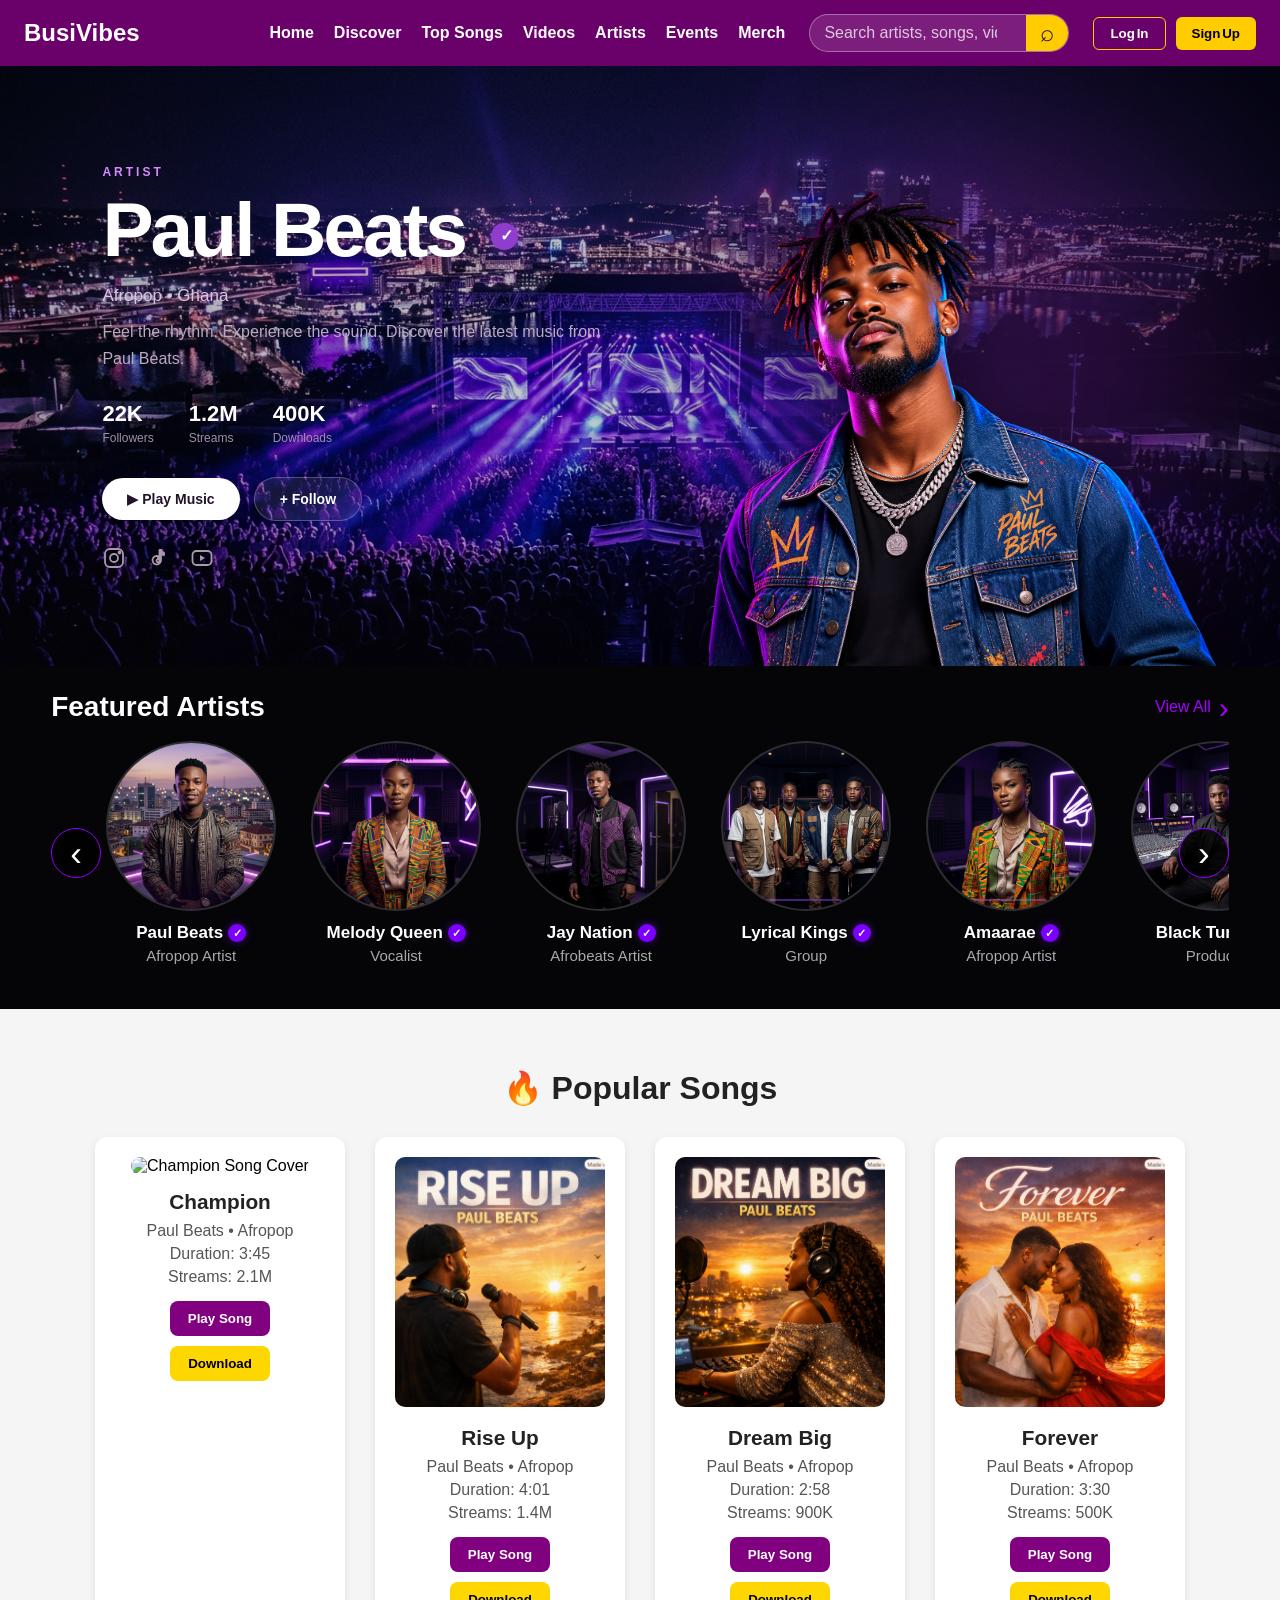
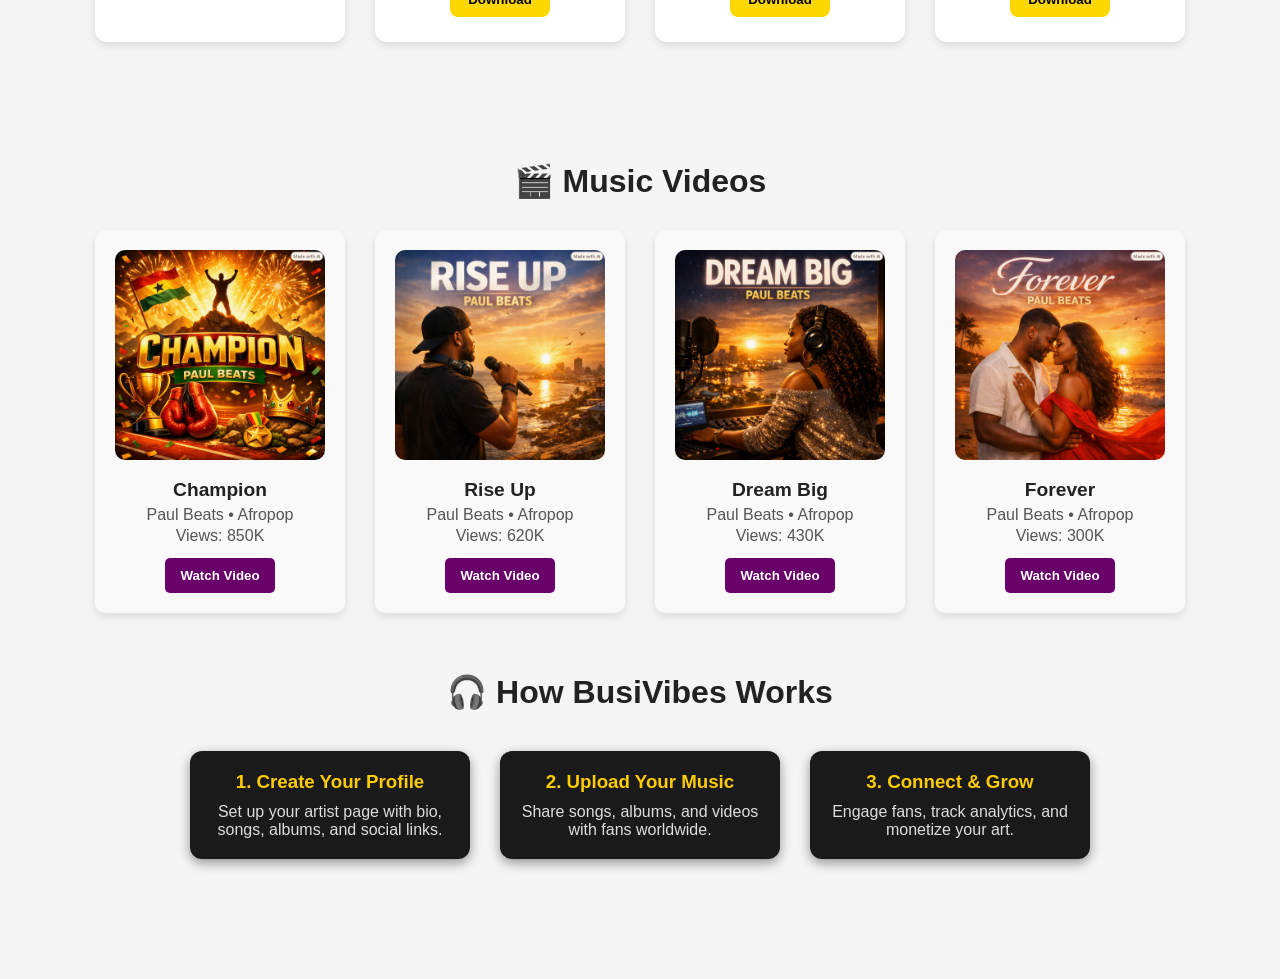
==== Frontend/index.html @ 7c06a6ae "Save current BusiVibes progress" ====
<!DOCTYPE html>
<html lang="en">

<head>

    <meta charset="UTF-8">

    <meta name="viewport"
    content="width=device-width, initial-scale=1.0">

    <title>BusiVibes</title>

    <link rel="stylesheet" href="css/style.css">

</head>

<body>

  <nav class="navbar">
  <div class="logo">BusiVibes</div>
  <ul class="nav-links">
    <li><a href="#">Home</a></li>
    <li><a href="#">Discover</a></li>
    <li><a href="#">Top Songs</a></li>
    <li><a href="#">Videos</a></li>
    <li><a href="#">Artists</a></li>
    <li><a href="#">Events</a></li>
    <li><a href="#">Merch</a></li>
  </ul>
    <form class="search-form" role="search">
        <label class="sr-only" for="site-search">Search BusiVibes</label>
        <input id="site-search" type="search" placeholder="Search artists, songs, videos" autocomplete="off">
        <button type="submit" aria-label="Search">⌕</button>
    </form>
  <div class="auth-buttons">
    <button class="login-btn">Log In</button>
    <button class="signup-btn">Sign Up</button>
  </div>

</nav>

<section class="hero">

    <!-- Background glow -->
    <div class="hero-glow"></div>

    <!-- Artist Image -->
    <div class="hero-image">
        <img src="assets/paul-beats.png" alt="Paul Beats">
    </div>

    <!-- Hero Content -->
    <div class="hero-content">

        <span class="artist-label">ARTIST</span>

        <h1>
            Paul Beats
            <span class="verified">✓</span>
        </h1>

        <p class="genre">Afropop • Ghana</p>

        <p class="hero-description">
            Feel the rhythm. Experience the sound.
            Discover the latest music from Paul Beats.
        </p>

        <div class="hero-stats">
            <div>
                <strong>22K</strong>
                <span>Followers</span>
            </div>

            <div>
                <strong>1.2M</strong>
                <span>Streams</span>
            </div>

            <div>
                <strong>400K</strong>
                <span>Downloads</span>
            </div>
        </div>

        <div class="hero-buttons">
            <a href="#songs" class="btn primary-btn">
                ▶ Play Music
            </a>

            <button class="btn follow-btn">
                + Follow
            </button>
        </div>

        <div class="social-links">
            <a href="#" aria-label="Instagram">
                <svg class="social-icon" viewBox="0 0 24 24" aria-hidden="true" focusable="false">
                    <rect x="3" y="3" width="18" height="18" rx="5"></rect>
                    <circle cx="12" cy="12" r="4"></circle>
                    <circle cx="17.5" cy="6.5" r="1"></circle>
                </svg>
                <span class="sr-only">Instagram</span>
            </a>
            <a href="#" aria-label="TikTok">
                <svg class="social-icon" viewBox="0 0 24 24" aria-hidden="true" focusable="false">
                    <path d="M15 4v10.25a4.25 4.25 0 1 1-3-4.07v3.08a1.5 1.5 0 1 0 1.5 1.42V4H15Z"></path>
                    <path d="M15 4c.35 1.7 1.35 2.75 3 3v2c-1.15-.08-2.15-.43-3-1.05V4Z"></path>
                </svg>
                <span class="sr-only">TikTok</span>
            </a>
            <a href="#" aria-label="YouTube">
                <svg class="social-icon" viewBox="0 0 24 24" aria-hidden="true" focusable="false">
                    <rect x="2.5" y="5" width="19" height="14" rx="4"></rect>
                    <path class="social-icon-fill" d="m10 9 5 3-5 3V9Z"></path>
                </svg>
                <span class="sr-only">YouTube</span>
            </a>
        </div>

    </div>

</section>
<!-- FEATURED ARTISTS -->

<section id="featured-artists" class="featured-artists">
    <div class="featured-header">
        <h2>Featured Artists</h2>
        <a href="#" class="view-all-artists">View All <span>›</span></a>
    </div>

    <div class="artists-slider">
        <button class="artist-arrow artist-prev" type="button" aria-label="Previous artists">‹</button>

        <div class="artists-container">
            <div class="featured-artist">
                <div class="artist-circle">
                    <img src="assets/images/artists1.jpg" alt="Paul Beats">
                </div>
                <h3>Paul Beats <span class="verified-badge">✓</span></h3>
                <p>Afropop Artist</p>
            </div>

            <div class="featured-artist">
                <div class="artist-circle">
                    <img src="assets/images/artists2.jpg" alt="Decartella">
                </div>
                <h3>Melody Queen <span class="verified-badge">✓</span></h3>
                <p>Vocalist</p>
            </div>

            <div class="featured-artist">
                <div class="artist-circle">
                    <img src="assets/images/artists3.jpg" alt="Kofi Jamar">
                </div>
                <h3>Jay Nation  <span class="verified-badge">✓</span></h3>
                <p>Afrobeats Artist</p>
            </div>

            <div class="featured-artist">
                <div class="artist-circle">
                    <img src="assets/images/artists4.jpg" alt="Lyrical Kings">
                </div>
                <h3>Lyrical Kings <span class="verified-badge">✓</span></h3>
                <p>Group</p>
            </div>

            <div class="featured-artist">
                <div class="artist-circle">
                    <img src="assets/images/artists5.jpg" alt="Amaarae">
                </div>
                <h3>Amaarae <span class="verified-badge">✓</span></h3>
                <p>Afropop Artist</p>
            </div>

            <div class="featured-artist">
                <div class="artist-circle">
                    <img src="assets/images/artists6.jpg" alt="Black Tunez">
                </div>
                <h3>Black Tunez <span class="verified-badge">✓</span></h3>
                <p>Producer</p>
            </div>
        </div>

        <button class="artist-arrow artist-next" type="button" aria-label="Next artists">›</button>
    </div>
</section>

<!-- POPULAR SONGS -->

<section id="popular-songs" class="popular-songs">

    <h2>🔥 Popular Songs</h2>

    <div class="songs-container">

        <!-- SONG 1 -->

        <div class="song-card">

            <img src="assets/song-cover/champion.png"
            alt="Champion Song Cover">

            <h3>Champion</h3>

            <p>Paul Beats • Afropop</p>

            <p>Duration: 3:45</p>

            <p>Streams: 2.1M</p>

            <button class="play-btn">
                Play Song
            </button>

            <button class="download-btn">
                Download
            </button>

        </div>


        <!-- SONG 2 -->

        <div class="song-card">

            <img src="assets/song-cover/Rise Up.png"
            alt="Rise Up Song Cover">

            <h3>Rise Up</h3>

            <p>Paul Beats • Afropop</p>

            <p>Duration: 4:01</p>

            <p>Streams: 1.4M</p>

            <button class="play-btn">
                Play Song
            </button>

            <button class="download-btn">
                Download
            </button>

        </div>


        <!-- SONG 3 -->

        <div class="song-card">

            <img src="assets/song-cover/Dream Big.png"
            alt="Dream Big Song Cover">

            <h3>Dream Big</h3>

            <p>Paul Beats • Afropop</p>

            <p>Duration: 2:58</p>

            <p>Streams: 900K</p>

            <button class="play-btn">
                Play Song
            </button>

            <button class="download-btn">
                Download
            </button>

        </div>


        <!-- SONG 4 -->

        <div class="song-card">

            <img src="assets/song-cover/Forever.png"
            alt="Forever Song Cover">

            <h3>Forever</h3>

            <p>Paul Beats • Afropop</p>

            <p>Duration: 3:30</p>

            <p>Streams: 500K</p>

            <button class="play-btn">
                Play Song
            </button>

            <button class="download-btn">
                Download
            </button>

        </div>

    </div>

</section>

<!-- MUSIC VIDEOS -->

<section id="music-videos" class="music-videos">

    <h2>🎬 Music Videos</h2>

    <div class="videos-container">

        <!-- VIDEO 1 -->

        <div class="video-card">

            <img src="assets/video-thumbnails/Champion.png"
            alt="Champion Music Video">

            <h3>Champion</h3>

            <p>Paul Beats • Afropop</p>

            <p>Views: 850K</p>

            <button class="watch-btn" onclick="playVideo('assets/music-videos/Champion.mp4')">
  Watch Video
</button>


        </div>


        <!-- VIDEO 2 -->

        <div class="video-card">

            <img src="assets/video-thumbnails/Rise Up.png"
            alt="Rise Up Music Video">

            <h3>Rise Up</h3>

            <p>Paul Beats • Afropop</p>

            <p>Views: 620K</p>

            <button class="watch-btn" onclick="playVideo('assets/music-videos/Rise Up.mp4')">
  Watch Video
</button>


        </div>


        <!-- VIDEO 3 -->

        <div class="video-card">

            <img src="assets/video-thumbnails/Dream Big.png"
            alt="Dream Big Music Video">

            <h3>Dream Big</h3>

            <p>Paul Beats • Afropop</p>

            <p>Views: 430K</p>

            <button class="watch-btn" onclick="playVideo('assets/music-videos/Dream Big.mp4')">
  Watch Video
</button>


        </div>

        <div class="video-card">

            <img src="assets/video-thumbnails/Forever.png"
            alt="Forever Music Video">

            <h3>Forever</h3>

            <p>Paul Beats • Afropop</p>

            <p>Views: 300K</p>
<button class="watch-btn" onclick="playVideo('assets/music-videos/Forever.mp4')">
  Watch Video
</button>


        </div>

    </div>

    <section class="how-it-works">
  <h2>🎧 How BusiVibes Works</h2>
  <div class="steps">

    <div class="step">
      <h3>1. Create Your Profile</h3>
      <p>Set up your artist page with bio, songs, albums, and social links.</p>
    </div>

    <div class="step">
      <h3>2. Upload Your Music</h3>
      <p>Share songs, albums, and videos with fans worldwide.</p>
    </div>

    <div class="step">
      <h3>3. Connect & Grow</h3>
      <p>Engage fans, track analytics, and monetize your art.</p>
    </div>

  </div>
</section>

</body>
<script src="script.js"></script>

</html>
---- Frontend/css/style.css ----
*{
    margin: 0;
    padding: 0;
    box-sizing: border-box;
}

body{
    font-family: Arial, sans-serif;
    background-color: #f5f5f5;
}

/* NAVIGATION BAR */

.navbar {
  display: flex;
  align-items: center;
  gap: 24px;
  padding: 14px 24px;
  background-color: #6a006a;
}

.logo {
  color: #fff;
  font-size: 1.5rem;
  font-weight: bold;
  white-space: nowrap;
}

.search-form {
  display: flex;
  flex: 0 1 260px;
  min-width: 180px;
  height: 38px;
  overflow: hidden;
  border: 1px solid rgba(255, 255, 255, 0.35);
  border-radius: 20px;
  background: rgba(255, 255, 255, 0.12);
}

.search-form input {
  width: 100%;
  min-width: 0;
  padding: 0 14px;
  border: none;
  outline: none;
  background: transparent;
  color: #fff;
  font: inherit;
}

.search-form input::placeholder {
  color: rgba(255, 255, 255, 0.75);
}

.search-form button {
  width: 42px;
  flex-shrink: 0;
  border: none;
  background: #ffcc00;
  color: #2d123d;
  font-size: 24px;
  cursor: pointer;
}

.search-form button:hover {
  background: #ffaa00;
}

nav ul {
  list-style: none;
  display: flex;
  flex: 1;
  flex-wrap: wrap;
  justify-content: flex-end;
  gap: 20px;
  background-color: transparent;
  padding: 0;
}

nav ul li a {
  color: #fff;
  text-decoration: none;
  font-weight: 600;
  transition: color 0.3s ease;
}

nav ul li a:hover {
  color: #ffcc00;
}


/* =================================
   FEATURED ARTISTS
================================= */

.featured-artists {
    position: relative;
    background: #050507;
    color: white;
    padding: 25px 4% 45px;
    overflow: hidden;
}

.featured-header {
    display: flex;
    justify-content: space-between;
    align-items: center;
    margin-bottom: 18px;
}

.featured-header h2 {
    margin: 0;
    font-size: 28px;
    font-weight: 700;
    color: #ffffff;
}

.view-all-artists {
    display: flex;
    align-items: center;
    gap: 8px;
    color: #a500ff;
    text-decoration: none;
    font-size: 16px;
    font-weight: 500;
    transition: 0.3s ease;
}

.view-all-artists span {
    font-size: 30px;
    line-height: 15px;
}

.view-all-artists:hover {
    color: #c45cff;
}

.artists-slider {
    position: relative;
    display: flex;
    align-items: center;
}

.artists-container {
    display: flex;
    justify-content: space-between;
    align-items: flex-start;
    width: 100%;
    gap: 35px;
    padding: 0 55px;
    overflow: hidden;
}

.featured-artist {
    flex: 0 0 170px;
    text-align: center;
    cursor: pointer;
    transition: transform 0.3s ease;
}

.featured-artist:hover {
    transform: translateY(-5px);
}

.artist-circle {
    width: 170px;
    height: 170px;
    border-radius: 50%;
    padding: 2px;
    background: #2d2d32;
    overflow: hidden;
    transition: transform 0.3s ease, border-color 0.3s ease;
}

.artist-circle img {
    width: 100%;
    height: 100%;
    object-fit: cover;
    display: block;
    border-radius: 50%;
}

.featured-artist:hover .artist-circle {
    transform: scale(1.04);
    box-shadow: 0 0 25px rgba(140, 0, 255, 0.35);
}

.featured-artist h3 {
    display: flex;
    align-items: center;
    justify-content: center;
    gap: 5px;
    margin: 12px 0 4px;
    color: white;
    font-size: 17px;
    font-weight: 700;
    white-space: nowrap;
}

.verified-badge {
    display: inline-flex;
    align-items: center;
    justify-content: center;
    width: 18px;
    height: 18px;
    border-radius: 50%;
    background: #7b00ff;
    color: white;
    font-size: 11px;
    font-weight: 900;
    box-shadow: 0 0 8px rgba(123, 0, 255, 0.5);
}

.featured-artist p {
    margin: 0;
    color: #aaa8ad;
    font-size: 15px;
    font-weight: 400;
}

.artist-arrow {
    position: absolute;
    z-index: 5;
    display: flex;
    align-items: center;
    justify-content: center;
    width: 50px;
    height: 50px;
    border-radius: 50%;
    border: 1px solid #9200ff;
    background: rgba(0, 0, 0, 0.75);
    color: white;
    font-size: 35px;
    line-height: 1;
    cursor: pointer;
    transition: 0.3s ease;
}

.artist-arrow:hover {
    background: #7b00ff;
    border-color: #7b00ff;
    box-shadow: 0 0 20px rgba(123, 0, 255, 0.5);
}

.artist-prev {
    left: 0;
}

.artist-next {
    right: 0;
}

@media (max-width: 1100px) {
    .artists-container {
        gap: 25px;
    }

    .featured-artist {
        flex: 0 0 145px;
    }

    .artist-circle {
        width: 145px;
        height: 145px;
    }
}

@media (max-width: 700px) {
    .featured-artists {
        padding: 25px 20px 40px;
    }

    .featured-header h2 {
        font-size: 24px;
    }

    .view-all-artists {
        font-size: 14px;
    }

    .artists-container {
        justify-content: flex-start;
        gap: 25px;
        padding: 0 35px;
        overflow-x: auto;
        scrollbar-width: none;
    }

    .artists-container::-webkit-scrollbar {
        display: none;
    }

    .featured-artist {
        flex: 0 0 125px;
    }

    .artist-circle {
        width: 125px;
        height: 125px;
    }

    .featured-artist h3 {
        font-size: 14px;
    }

    .featured-artist p {
        font-size: 13px;
    }

    .verified-badge {
        width: 16px;
        height: 16px;
        font-size: 9px;
    }

    .artist-arrow {
        width: 38px;
        height: 38px;
        font-size: 27px;
    }
}

@media (max-width: 450px) {
    .featured-header {
        margin-bottom: 20px;
    }

    .featured-header h2 {
        font-size: 21px;
    }

    .featured-artist {
        flex: 0 0 110px;
    }

    .artist-circle {
        width: 110px;
        height: 110px;
    }

    .artist-arrow {
        width: 34px;
        height: 34px;
        font-size: 24px;
    }
}
/* =========================
   POPULAR SONGS
========================= */

.popular-songs {
    text-align: center;
    padding: 60px 20px;
    background-color: #f5f5f5;
}

.popular-songs h2 {
    font-size: 2rem;
    color: #222;
    margin-bottom: 30px;
}

/* SONG CONTAINER */

.songs-container {
    display: flex;
    flex-wrap: wrap;
    justify-content: center;
    gap: 30px;
}

/* SONG CARD */

.song-card {
    background-color: white;
    width: 250px;
    padding: 20px;
    border-radius: 12px;
    box-shadow: 0 4px 8px rgba(0,0,0,0.1);
    transition: transform 0.3s ease,
                box-shadow 0.3s ease;
}

.song-card:hover {
    transform: translateY(-5px);
    box-shadow: 0 8px 16px rgba(0,0,0,0.15);
}

/* SONG COVER */

.song-card img {
    width: 100%;
    height: 250px;
    object-fit: cover;
    border-radius: 10px;
    margin-bottom: 15px;
}

/* SONG TITLE */

.song-card h3 {
    font-size: 1.3rem;
    color: #222;
    margin-bottom: 8px;
}

/* SONG INFORMATION */

.song-card p {
    color: #555;
    margin: 5px 0;
}

/* PLAY BUTTON */

.play-btn {
    background-color: purple;
    color: white;
    border: none;
    padding: 10px 18px;
    margin: 10px 4px 5px;
    border-radius: 8px;
    cursor: pointer;
    font-weight: bold;
}

/* DOWNLOAD BUTTON */

.download-btn {
    background-color: gold;
    color: black;
    border: none;
    padding: 10px 18px;
    margin: 5px 4px;
    border-radius: 8px;
    cursor: pointer;
    font-weight: bold;
}

/* BUTTON HOVER */

.play-btn:hover {
    background-color: #6a006a;
    transform: scale(1.05);
    transition: 0.3s ease;
}

.download-btn:hover {
    background-color: #e6b800;
    transform: scale(1.05);
    transition: 0.3s ease;
}

/* MOBILE */

@media (max-width: 768px) {

    .songs-container {
        flex-direction: column;
        align-items: center;
    }

    .song-card {
        width: 90%;
        max-width: 350px;
    }

}
/* MUSIC VIDEOS SECTION */
.music-videos {
  text-align: center;
  padding: 60px 20px;
  background-color: #f5f5f5;
}

.music-videos h2 {
  font-size: 2rem;
  color: #222;
  margin-bottom: 30px;
  font-weight: bold;
}

/* VIDEO CARD CONTAINER */
.videos-container {
  display: flex;
  flex-wrap: wrap;
  justify-content: center;
  gap: 30px;
}

/* INDIVIDUAL VIDEO CARD */
.video-card {
  background-color: #f9f9f9;
  border-radius: 10px;
  box-shadow: 0 4px 8px rgba(0,0,0,0.1);
  width: 250px;
  padding: 20px;
  transition: transform 0.3s ease, box-shadow 0.3s ease;
}

.video-card:hover {
  transform: translateY(-5px);
  box-shadow: 0 6px 12px rgba(0,0,0,0.15);
}

/* VIDEO THUMBNAIL */
.video-card img {
  width: 100%;
  height: auto;
  border-radius: 10px;
  margin-bottom: 15px;
}

/* VIDEO TEXT */
.video-card h3 {
  color: #222;
  font-size: 1.2rem;
  margin-bottom: 5px;
}

.video-card p {
  color: #555;
  margin: 3px 0;
}

/* WATCH BUTTON */
.watch-btn {
  background-color: #6a006a;
  color: white;
  border: none;
  padding: 10px 15px;
  margin-top: 10px;
  cursor: pointer;
  border-radius: 5px;
  font-weight: bold;
  transition: background-color 0.3s ease, transform 0.3s ease;
}

.watch-btn:hover {
  background-color: #4b004b;
  transform: scale(1.05);
}
.video-modal {
  position: fixed;
  top: 0;
  left: 0;
  width: 100%;
  height: 100%;
  background-color: rgba(0,0,0,0.8);
  display: flex;
  align-items: center;
  justify-content: center;
  z-index: 1000;
  animation: fadeIn 0.4s ease;
}

.video-modal video {
  max-width: 90%;
  max-height: 85vh;
}

@keyframes fadeIn {
  from { opacity: 0; }
  to { opacity: 1; }
}
/* Center and elevate the dashboard */
.artist-dashboard {
  max-width: 900px;
  margin: 60px auto;
  padding: 30px;
  background: #0d0d0d;
  color: #fff;
  border-radius: 12px;
  box-shadow: 0 6px 20px rgba(0,0,0,0.5);
}

/* Headings */
.artist-dashboard h2 {
  text-align: center;
  font-size: 2rem;
  color: #ffcc00;
  margin-bottom: 25px;
}

/* Profile section */
.profile-section {
  display: flex;
  align-items: center;
  justify-content: space-between;
  background: #1a1a1a;
  padding: 15px 20px;
  border-radius: 8px;
  margin-bottom: 25px;
}

.profile-section img {
  width: 90px;
  height: 90px;
  border-radius: 50%;
  border: 3px solid #ffcc00;
}

.profile-section button {
  background: #ffcc00;
  color: #000;
  font-weight: bold;
  border: none;
  border-radius: 6px;
  padding: 8px 16px;
  cursor: pointer;
}

.profile-section button:hover {
  background: #ffaa00;
}

/* Upload sections */
.upload-section {
  background: #1a1a1a;
  padding: 20px;
  border-radius: 8px;
  margin-bottom: 25px;
}

.upload-section h3 {
  color: #ffcc00;
  margin-bottom: 10px;
}

.upload-section input[type="file"],
.upload-section input[type="text"] {
  width: 100%;
  padding: 10px;
  margin-bottom: 10px;
  border-radius: 6px;
  border: none;
}

.upload-section button {
  background: #28a745;
  color: #fff;
  font-weight: bold;
  border: none;
  border-radius: 6px;
  padding: 10px 18px;
  cursor: pointer;
}

.upload-section button:hover {
  background: #218838;
}

/* Analytics section */
.analytics-section {
  background: #1a1a1a;
  padding: 20px;
  border-radius: 8px;
}

.analytics-section h3 {
  color: #ffcc00;
  margin-bottom: 10px;
}

.analytics-section p {
  font-size: 1.1rem;
  margin: 5px 0;
}
.how-it-works {
  text-align: center;
  margin: 60px auto;
  max-width: 1000px;
  background-color: #f5f5f5;
}

.how-it-works h2 {
  font-size: 2rem;
  color: #222;
  margin-bottom: 40px;
}

.steps {
  display: flex;
  flex-wrap: wrap;
  justify-content: center;
  gap: 30px;
}

.step {
  background: #1a1a1a;
  color: #fff;
  border-radius: 12px;
  padding: 20px;
  width: 280px;
  box-shadow: 0 4px 12px rgba(0,0,0,0.4);
  transition: transform 0.3s ease;
}

.step:hover {
  transform: translateY(-5px);
}

.step img {
  width: 60px;
  margin-bottom: 15px;
}

.step h3 {
  color: #ffcc00;
  margin-bottom: 10px;
}

.step p {
  font-size: 1rem;
  color: #ddd;
}
/* Responsive layout for smaller screens */
@media (max-width: 768px) {
  .profile-section {
    flex-direction: column;
    text-align: center;
  }

  .steps {
    flex-direction: column;
    align-items: center;
  }

  .step {
    width: 90%;
    margin-bottom: 20px;
  }
}

/* Extra small screens (phones) */
@media (max-width: 480px) {
  .how-it-works h2 {
    font-size: 1.5rem;
  }

  .step h3 {
    font-size: 1.1rem;
  }

  .step p {
    font-size: 0.9rem;
  }

  .step img {
    width: 50px;
  }
}
.auth-buttons {
  display: flex;
  gap: 10px;
  flex-shrink: 0;
}

.login-btn,
.signup-btn {
  padding: 8px 16px;
  border: none;
  border-radius: 6px;
  font-weight: bold;
  cursor: pointer;
  transition: background 0.3s ease;
}

.login-btn {
  background: transparent;
  color: #fff;
  border: 1px solid #ffcc00;
}

.login-btn:hover {
  background: #ffcc00;
  color: #000;
}

.signup-btn {
  background: #ffcc00;
  color: #000;
}

.signup-btn:hover {
  background: #ffaa00;
}

@media (max-width: 900px) {
  .navbar {
    flex-wrap: wrap;
    justify-content: center;
  }

  .search-form {
    order: 2;
    flex: 1 1 240px;
  }

  .auth-buttons {
    order: 4;
  }

  nav ul {
    flex: 1 1 100%;
    justify-content: center;
    order: 3;
  }
}
/* =========================
   PAUL BEATS HERO BANNER
========================= */

.hero {
    position: relative;
    min-height: 600px;
    width: 100%;
    display: flex;
    align-items: center;
    overflow: hidden;

    background-image:
      linear-gradient(
        90deg,
        rgba(5, 3, 18, 0.35) 0%,
        rgba(5, 3, 18, 0.20) 45%,
        rgba(5, 3, 18, 0.65) 100%
      ),
      url("../assets/images/concert-background.jpg");

    background-size: cover;
    background-position: center;

    color: white;
    padding: 40px 8%;
    isolation: isolate;
}


/* =========================
   BACKGROUND GLOW
========================= */

.hero-glow {
    position: absolute;
    width: 500px;
    height: 500px;

    right: 5%;
    top: 50%;

    transform: translateY(-50%);

    background: rgba(155, 45, 210, 0.25);

    filter: blur(100px);
    border-radius: 50%;

    z-index: -1;
}


/* =========================
   HERO CONTENT
========================= */

.hero-content {
    position: relative;
    z-index: 3;

    width: 55%;
    max-width: 650px;
}


/* Artist label */

.artist-label {
    display: inline-block;

    font-size: 12px;
    font-weight: 700;
    letter-spacing: 3px;

    color: #d58aff;

    margin-bottom: 12px;
}


/* Artist name */

.hero h1 {
    margin: 0;

    font-size: clamp(48px, 6vw, 82px);
    line-height: 1;

    font-weight: 800;
    letter-spacing: -3px;
}


/* Verified badge */

.verified {
    display: inline-flex;

    align-items: center;
    justify-content: center;

    width: 27px;
    height: 27px;

    margin-left: 8px;

    background: #8e3dcc;
    color: white;

    border-radius: 50%;

    font-size: 16px;
    vertical-align: middle;

    box-shadow: 0 0 15px rgba(155, 60, 220, 0.7);
}


/* Genre */

.genre {
    margin: 18px 0 12px;

    color: #d9c5e2;

    font-size: 17px;
    font-weight: 500;
}


/* Description */

.hero-description {
    max-width: 500px;

    color: #b9aabd;

    font-size: 16px;
    line-height: 1.7;

    margin-bottom: 28px;
}


/* =========================
   STATS
========================= */

.hero-stats {
    display: flex;
    gap: 35px;

    margin-bottom: 32px;
}

.hero-stats div {
    display: flex;
    flex-direction: column;
}

.hero-stats strong {
    font-size: 22px;
    color: white;
}

.hero-stats span {
    margin-top: 4px;

    font-size: 12px;
    color: #9f91a5;
}


/* =========================
   BUTTONS
========================= */

.hero-buttons {
    display: flex;
    align-items: center;
    gap: 14px;

    margin-bottom: 25px;
}

.btn {
    display: inline-flex;

    align-items: center;
    justify-content: center;

    padding: 13px 25px;

    border-radius: 30px;

    text-decoration: none;

    font-size: 14px;
    font-weight: 700;

    cursor: pointer;

    transition: 0.3s ease;
}


/* Play button */

.primary-btn {
    background: white;
    color: #241329;

    box-shadow: 0 8px 25px rgba(0, 0, 0, 0.25);
}

.primary-btn:hover {
    transform: translateY(-3px);
    box-shadow: 0 12px 30px rgba(255, 255, 255, 0.2);
}


/* Follow button */

.follow-btn {
    background: rgba(255, 255, 255, 0.08);

    color: white;

    border: 1px solid rgba(255, 255, 255, 0.25);
}

.follow-btn:hover {
    background: rgba(255, 255, 255, 0.15);

    transform: translateY(-3px);
}


/* =========================
   SOCIAL LINKS
========================= */

.social-links {
    display: flex;
    gap: 20px;
}

.social-links a {
  display: inline-flex;
  align-items: center;
  justify-content: center;
    color: #a99aaa;

    text-decoration: none;

    transition: 0.3s ease;
}

.social-icon {
  width: 24px;
  height: 24px;
  fill: none;
  stroke: currentColor;
  stroke-width: 1.8;
  stroke-linecap: round;
  stroke-linejoin: round;
}

.social-icon-fill {
  fill: currentColor;
  stroke: none;
}

.sr-only {
  position: absolute;
  width: 1px;
  height: 1px;
  padding: 0;
  margin: -1px;
  overflow: hidden;
  clip: rect(0, 0, 0, 0);
  white-space: nowrap;
  border: 0;
}

.social-links a:hover {
    color: white;
}


/* =========================
   ARTIST IMAGE
========================= */

.hero-image {
    position: absolute;

    right: 4%;
    bottom: 0;

    width: min(520px, 45vw);

    z-index: 2;

    display: flex;
    justify-content: center;
    align-items: flex-end;
}

.hero-image img {
    display: block;

    width: 100%;
    height: auto;

    max-height: 600px;

    object-fit: contain;

    filter:
        drop-shadow(0 20px 35px rgba(0, 0, 0, 0.5));

    transition: transform 0.5s ease;
}


/* Image hover */

.hero:hover .hero-image img {
    transform: scale(1.02);
}


/* =========================
   TABLET
========================= */

@media (max-width: 900px) {

    .hero {
        min-height: 560px;
        padding: 60px 6%;
    }

    .hero-content {
        width: 60%;
    }

    .hero-image {
        width: 48vw;
        right: -3%;
    }

    .hero h1 {
        font-size: clamp(42px, 7vw, 65px);
    }

}


/* =========================
   MOBILE
========================= */

@media (max-width: 650px) {

    .hero {
        min-height: auto;

        padding:
            55px 25px
            0;

        display: flex;
        flex-direction: column;

        align-items: center;

        text-align: center;
    }

    .hero-content {
        width: 100%;
        max-width: 500px;
    }

    .hero h1 {
        font-size: 48px;
        letter-spacing: -2px;
    }

    .genre {
        font-size: 15px;
    }

    .hero-description {
        font-size: 14px;
        line-height: 1.6;
        margin-left: auto;
        margin-right: auto;
    }

    .hero-stats {
        justify-content: center;
        gap: 25px;
    }

    .hero-stats strong {
        font-size: 19px;
    }

    .hero-buttons {
        justify-content: center;
    }

    .social-links {
        justify-content: center;
        padding-bottom: 25px;
    }

    .hero-image {
        position: relative;

        right: auto;
        bottom: auto;

        width: 90%;

        margin-top: 25px;
    }

    .hero-image img {
        max-height: 420px;
    }

    .hero-glow {
        width: 350px;
        height: 350px;

        right: 50%;
        top: 65%;

        transform: translate(50%, -50%);
    }
}


/* =========================
   SMALL PHONES
========================= */

@media (max-width: 400px) {

    .hero {
        padding-left: 18px;
        padding-right: 18px;
    }

    .hero h1 {
        font-size: 40px;
    }

    .hero-stats {
        gap: 18px;
    }

    .hero-stats strong {
        font-size: 17px;
    }

    .hero-buttons {
        flex-direction: column;
        width: 100%;
    }

    .btn {
        width: 100%;
    }

    .social-links {
        gap: 14px;
    }
}
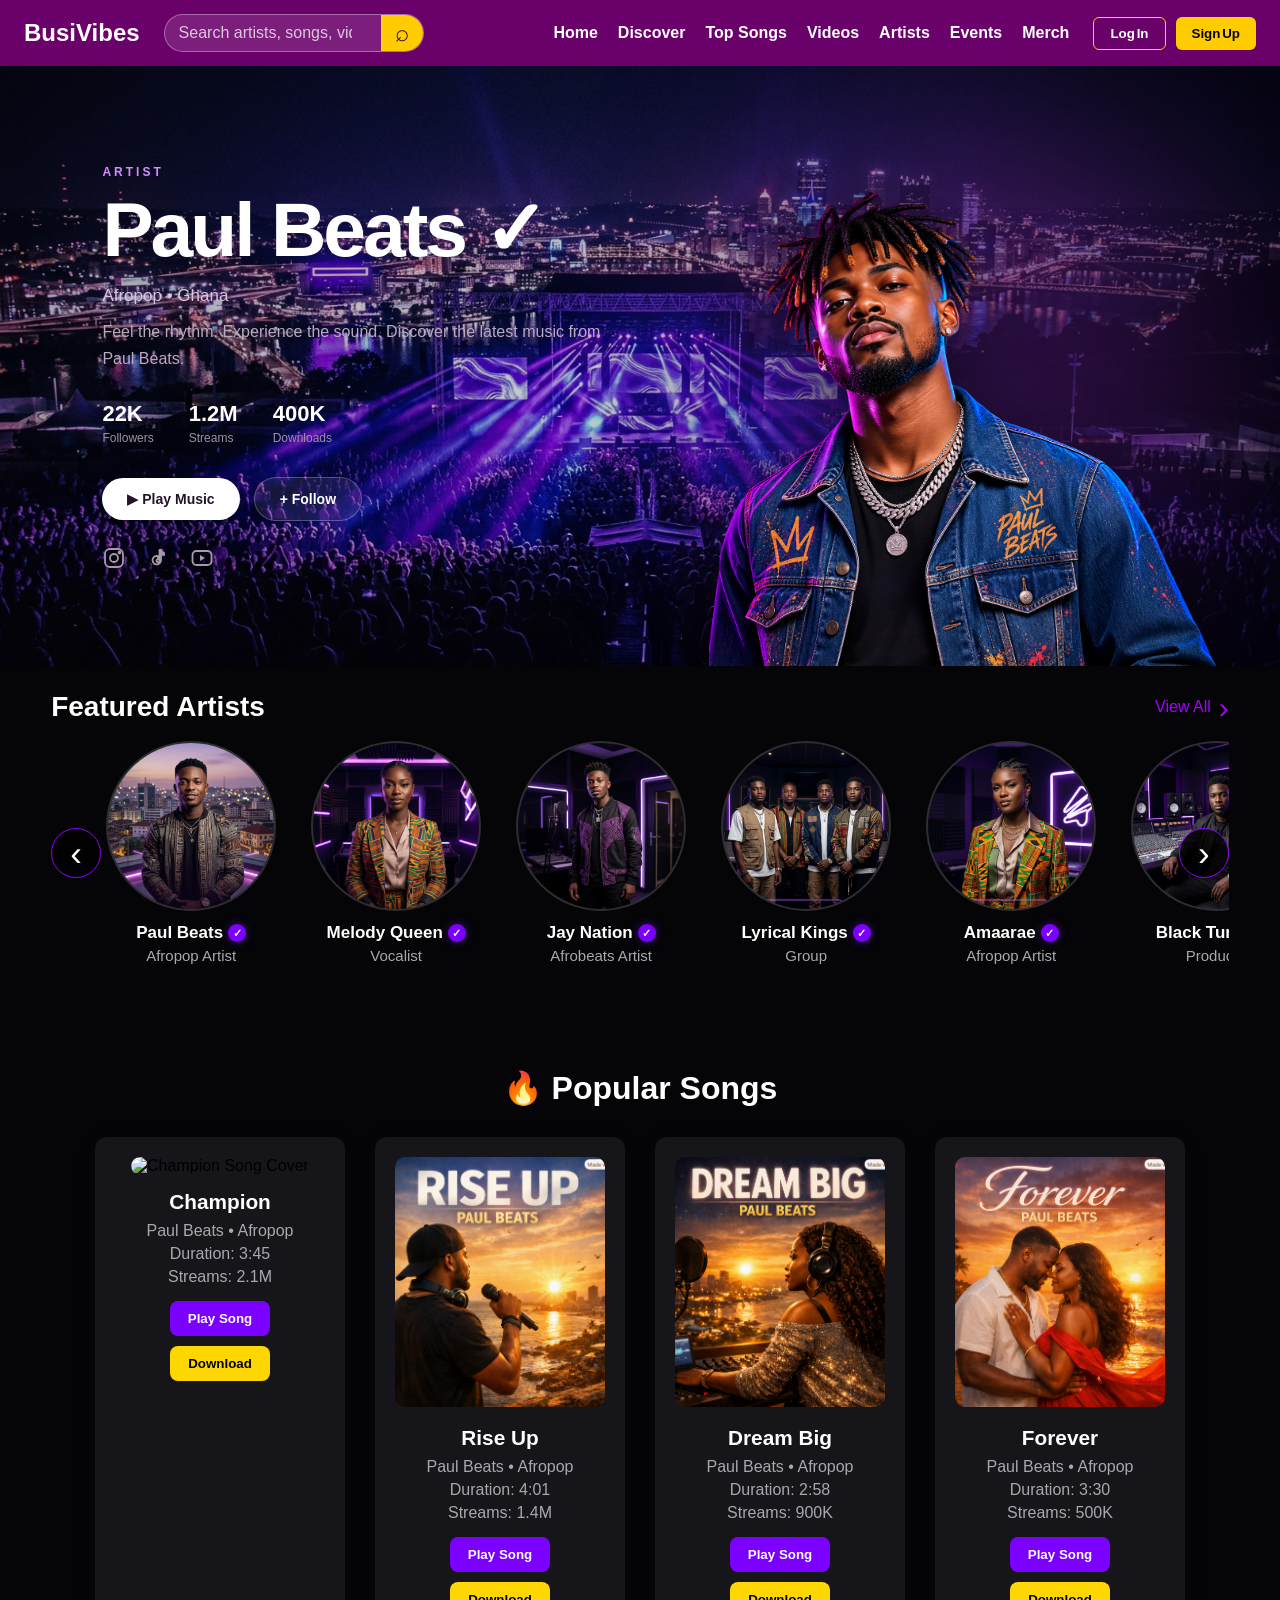
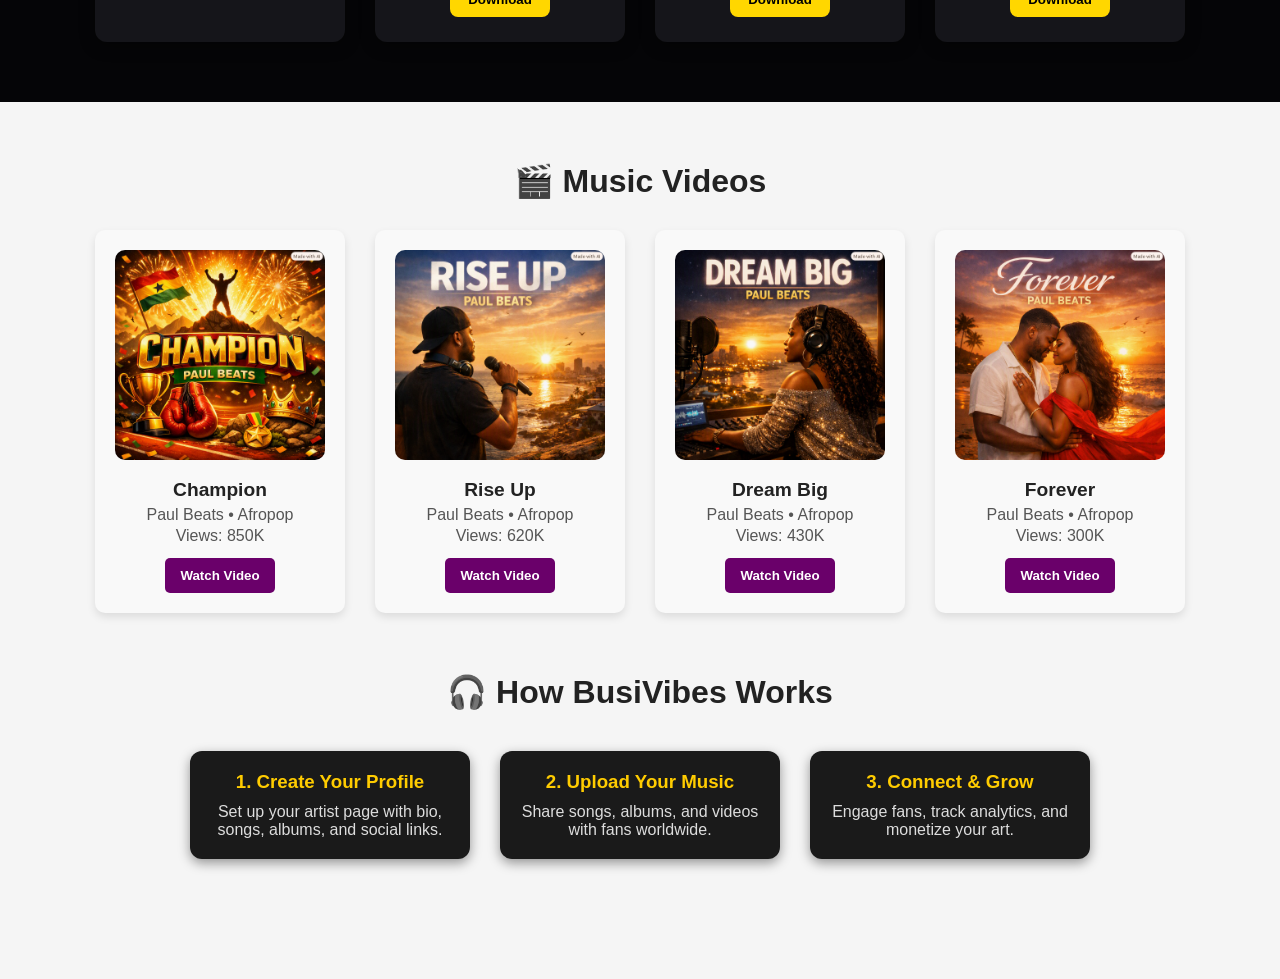
==== commit c07f08fd: "Organize frontend styles and scripts" ====
--- a/Frontend/index.html
+++ b/Frontend/index.html
@@ -18,6 +18,11 @@
 
   <nav class="navbar">
   <div class="logo">BusiVibes</div>
+    <form class="search-form" role="search">
+        <label class="sr-only" for="site-search">Search BusiVibes</label>
+        <input id="site-search" type="search" placeholder="Search artists, songs, videos" autocomplete="off">
+        <button type="submit" aria-label="Search">⌕</button>
+    </form>
   <ul class="nav-links">
     <li><a href="#">Home</a></li>
     <li><a href="#">Discover</a></li>
@@ -27,11 +32,6 @@
     <li><a href="#">Events</a></li>
     <li><a href="#">Merch</a></li>
   </ul>
-    <form class="search-form" role="search">
-        <label class="sr-only" for="site-search">Search BusiVibes</label>
-        <input id="site-search" type="search" placeholder="Search artists, songs, videos" autocomplete="off">
-        <button type="submit" aria-label="Search">⌕</button>
-    </form>
   <div class="auth-buttons">
     <button class="login-btn">Log In</button>
     <button class="signup-btn">Sign Up</button>
@@ -413,6 +413,6 @@
 </section>
 
 </body>
-<script src="script.js"></script>
+<script type="module" src="js/main.js"></script>
 
 </html>
--- a/Frontend/css/style.css
+++ b/Frontend/css/style.css
@@ -1,1084 +1,21 @@
-*{
-    margin: 0;
-    padding: 0;
-    box-sizing: border-box;
+@import url("./navbar.css");
+@import url("./hero.css");
+@import url("./artists.css");
+@import url("./songs.css");
+@import url("./videos.css");
+@import url("./player.css");
+@import url("./dashboard.css");
+@import url("./responsive.css");
+
+* {
+  margin: 0;
+  padding: 0;
+  box-sizing: border-box;
 }
 
-body{
-    font-family: Arial, sans-serif;
-    background-color: #f5f5f5;
-}
-
-/* NAVIGATION BAR */
-
-.navbar {
-  display: flex;
-  align-items: center;
-  gap: 24px;
-  padding: 14px 24px;
-  background-color: #6a006a;
-}
-
-.logo {
-  color: #fff;
-  font-size: 1.5rem;
-  font-weight: bold;
-  white-space: nowrap;
-}
-
-.search-form {
-  display: flex;
-  flex: 0 1 260px;
-  min-width: 180px;
-  height: 38px;
-  overflow: hidden;
-  border: 1px solid rgba(255, 255, 255, 0.35);
-  border-radius: 20px;
-  background: rgba(255, 255, 255, 0.12);
-}
-
-.search-form input {
-  width: 100%;
-  min-width: 0;
-  padding: 0 14px;
-  border: none;
-  outline: none;
-  background: transparent;
-  color: #fff;
-  font: inherit;
-}
-
-.search-form input::placeholder {
-  color: rgba(255, 255, 255, 0.75);
-}
-
-.search-form button {
-  width: 42px;
-  flex-shrink: 0;
-  border: none;
-  background: #ffcc00;
-  color: #2d123d;
-  font-size: 24px;
-  cursor: pointer;
-}
-
-.search-form button:hover {
-  background: #ffaa00;
-}
-
-nav ul {
-  list-style: none;
-  display: flex;
-  flex: 1;
-  flex-wrap: wrap;
-  justify-content: flex-end;
-  gap: 20px;
-  background-color: transparent;
-  padding: 0;
-}
-
-nav ul li a {
-  color: #fff;
-  text-decoration: none;
-  font-weight: 600;
-  transition: color 0.3s ease;
-}
-
-nav ul li a:hover {
-  color: #ffcc00;
-}
-
-
-/* =================================
-   FEATURED ARTISTS
-================================= */
-
-.featured-artists {
-    position: relative;
-    background: #050507;
-    color: white;
-    padding: 25px 4% 45px;
-    overflow: hidden;
-}
-
-.featured-header {
-    display: flex;
-    justify-content: space-between;
-    align-items: center;
-    margin-bottom: 18px;
-}
-
-.featured-header h2 {
-    margin: 0;
-    font-size: 28px;
-    font-weight: 700;
-    color: #ffffff;
-}
-
-.view-all-artists {
-    display: flex;
-    align-items: center;
-    gap: 8px;
-    color: #a500ff;
-    text-decoration: none;
-    font-size: 16px;
-    font-weight: 500;
-    transition: 0.3s ease;
-}
-
-.view-all-artists span {
-    font-size: 30px;
-    line-height: 15px;
-}
-
-.view-all-artists:hover {
-    color: #c45cff;
-}
-
-.artists-slider {
-    position: relative;
-    display: flex;
-    align-items: center;
-}
-
-.artists-container {
-    display: flex;
-    justify-content: space-between;
-    align-items: flex-start;
-    width: 100%;
-    gap: 35px;
-    padding: 0 55px;
-    overflow: hidden;
-}
-
-.featured-artist {
-    flex: 0 0 170px;
-    text-align: center;
-    cursor: pointer;
-    transition: transform 0.3s ease;
-}
-
-.featured-artist:hover {
-    transform: translateY(-5px);
-}
-
-.artist-circle {
-    width: 170px;
-    height: 170px;
-    border-radius: 50%;
-    padding: 2px;
-    background: #2d2d32;
-    overflow: hidden;
-    transition: transform 0.3s ease, border-color 0.3s ease;
-}
-
-.artist-circle img {
-    width: 100%;
-    height: 100%;
-    object-fit: cover;
-    display: block;
-    border-radius: 50%;
-}
-
-.featured-artist:hover .artist-circle {
-    transform: scale(1.04);
-    box-shadow: 0 0 25px rgba(140, 0, 255, 0.35);
-}
-
-.featured-artist h3 {
-    display: flex;
-    align-items: center;
-    justify-content: center;
-    gap: 5px;
-    margin: 12px 0 4px;
-    color: white;
-    font-size: 17px;
-    font-weight: 700;
-    white-space: nowrap;
-}
-
-.verified-badge {
-    display: inline-flex;
-    align-items: center;
-    justify-content: center;
-    width: 18px;
-    height: 18px;
-    border-radius: 50%;
-    background: #7b00ff;
-    color: white;
-    font-size: 11px;
-    font-weight: 900;
-    box-shadow: 0 0 8px rgba(123, 0, 255, 0.5);
-}
-
-.featured-artist p {
-    margin: 0;
-    color: #aaa8ad;
-    font-size: 15px;
-    font-weight: 400;
-}
-
-.artist-arrow {
-    position: absolute;
-    z-index: 5;
-    display: flex;
-    align-items: center;
-    justify-content: center;
-    width: 50px;
-    height: 50px;
-    border-radius: 50%;
-    border: 1px solid #9200ff;
-    background: rgba(0, 0, 0, 0.75);
-    color: white;
-    font-size: 35px;
-    line-height: 1;
-    cursor: pointer;
-    transition: 0.3s ease;
-}
-
-.artist-arrow:hover {
-    background: #7b00ff;
-    border-color: #7b00ff;
-    box-shadow: 0 0 20px rgba(123, 0, 255, 0.5);
-}
-
-.artist-prev {
-    left: 0;
-}
-
-.artist-next {
-    right: 0;
-}
-
-@media (max-width: 1100px) {
-    .artists-container {
-        gap: 25px;
-    }
-
-    .featured-artist {
-        flex: 0 0 145px;
-    }
-
-    .artist-circle {
-        width: 145px;
-        height: 145px;
-    }
-}
-
-@media (max-width: 700px) {
-    .featured-artists {
-        padding: 25px 20px 40px;
-    }
-
-    .featured-header h2 {
-        font-size: 24px;
-    }
-
-    .view-all-artists {
-        font-size: 14px;
-    }
-
-    .artists-container {
-        justify-content: flex-start;
-        gap: 25px;
-        padding: 0 35px;
-        overflow-x: auto;
-        scrollbar-width: none;
-    }
-
-    .artists-container::-webkit-scrollbar {
-        display: none;
-    }
-
-    .featured-artist {
-        flex: 0 0 125px;
-    }
-
-    .artist-circle {
-        width: 125px;
-        height: 125px;
-    }
-
-    .featured-artist h3 {
-        font-size: 14px;
-    }
-
-    .featured-artist p {
-        font-size: 13px;
-    }
-
-    .verified-badge {
-        width: 16px;
-        height: 16px;
-        font-size: 9px;
-    }
-
-    .artist-arrow {
-        width: 38px;
-        height: 38px;
-        font-size: 27px;
-    }
-}
-
-@media (max-width: 450px) {
-    .featured-header {
-        margin-bottom: 20px;
-    }
-
-    .featured-header h2 {
-        font-size: 21px;
-    }
-
-    .featured-artist {
-        flex: 0 0 110px;
-    }
-
-    .artist-circle {
-        width: 110px;
-        height: 110px;
-    }
-
-    .artist-arrow {
-        width: 34px;
-        height: 34px;
-        font-size: 24px;
-    }
-}
-/* =========================
-   POPULAR SONGS
-========================= */
-
-.popular-songs {
-    text-align: center;
-    padding: 60px 20px;
-    background-color: #f5f5f5;
-}
-
-.popular-songs h2 {
-    font-size: 2rem;
-    color: #222;
-    margin-bottom: 30px;
-}
-
-/* SONG CONTAINER */
-
-.songs-container {
-    display: flex;
-    flex-wrap: wrap;
-    justify-content: center;
-    gap: 30px;
-}
-
-/* SONG CARD */
-
-.song-card {
-    background-color: white;
-    width: 250px;
-    padding: 20px;
-    border-radius: 12px;
-    box-shadow: 0 4px 8px rgba(0,0,0,0.1);
-    transition: transform 0.3s ease,
-                box-shadow 0.3s ease;
-}
-
-.song-card:hover {
-    transform: translateY(-5px);
-    box-shadow: 0 8px 16px rgba(0,0,0,0.15);
-}
-
-/* SONG COVER */
-
-.song-card img {
-    width: 100%;
-    height: 250px;
-    object-fit: cover;
-    border-radius: 10px;
-    margin-bottom: 15px;
-}
-
-/* SONG TITLE */
-
-.song-card h3 {
-    font-size: 1.3rem;
-    color: #222;
-    margin-bottom: 8px;
-}
-
-/* SONG INFORMATION */
-
-.song-card p {
-    color: #555;
-    margin: 5px 0;
-}
-
-/* PLAY BUTTON */
-
-.play-btn {
-    background-color: purple;
-    color: white;
-    border: none;
-    padding: 10px 18px;
-    margin: 10px 4px 5px;
-    border-radius: 8px;
-    cursor: pointer;
-    font-weight: bold;
-}
-
-/* DOWNLOAD BUTTON */
-
-.download-btn {
-    background-color: gold;
-    color: black;
-    border: none;
-    padding: 10px 18px;
-    margin: 5px 4px;
-    border-radius: 8px;
-    cursor: pointer;
-    font-weight: bold;
-}
-
-/* BUTTON HOVER */
-
-.play-btn:hover {
-    background-color: #6a006a;
-    transform: scale(1.05);
-    transition: 0.3s ease;
-}
-
-.download-btn:hover {
-    background-color: #e6b800;
-    transform: scale(1.05);
-    transition: 0.3s ease;
-}
-
-/* MOBILE */
-
-@media (max-width: 768px) {
-
-    .songs-container {
-        flex-direction: column;
-        align-items: center;
-    }
-
-    .song-card {
-        width: 90%;
-        max-width: 350px;
-    }
-
-}
-/* MUSIC VIDEOS SECTION */
-.music-videos {
-  text-align: center;
-  padding: 60px 20px;
+body {
+  font-family: Arial, sans-serif;
   background-color: #f5f5f5;
-}
-
-.music-videos h2 {
-  font-size: 2rem;
-  color: #222;
-  margin-bottom: 30px;
-  font-weight: bold;
-}
-
-/* VIDEO CARD CONTAINER */
-.videos-container {
-  display: flex;
-  flex-wrap: wrap;
-  justify-content: center;
-  gap: 30px;
-}
-
-/* INDIVIDUAL VIDEO CARD */
-.video-card {
-  background-color: #f9f9f9;
-  border-radius: 10px;
-  box-shadow: 0 4px 8px rgba(0,0,0,0.1);
-  width: 250px;
-  padding: 20px;
-  transition: transform 0.3s ease, box-shadow 0.3s ease;
-}
-
-.video-card:hover {
-  transform: translateY(-5px);
-  box-shadow: 0 6px 12px rgba(0,0,0,0.15);
-}
-
-/* VIDEO THUMBNAIL */
-.video-card img {
-  width: 100%;
-  height: auto;
-  border-radius: 10px;
-  margin-bottom: 15px;
-}
-
-/* VIDEO TEXT */
-.video-card h3 {
-  color: #222;
-  font-size: 1.2rem;
-  margin-bottom: 5px;
-}
-
-.video-card p {
-  color: #555;
-  margin: 3px 0;
-}
-
-/* WATCH BUTTON */
-.watch-btn {
-  background-color: #6a006a;
-  color: white;
-  border: none;
-  padding: 10px 15px;
-  margin-top: 10px;
-  cursor: pointer;
-  border-radius: 5px;
-  font-weight: bold;
-  transition: background-color 0.3s ease, transform 0.3s ease;
-}
-
-.watch-btn:hover {
-  background-color: #4b004b;
-  transform: scale(1.05);
-}
-.video-modal {
-  position: fixed;
-  top: 0;
-  left: 0;
-  width: 100%;
-  height: 100%;
-  background-color: rgba(0,0,0,0.8);
-  display: flex;
-  align-items: center;
-  justify-content: center;
-  z-index: 1000;
-  animation: fadeIn 0.4s ease;
-}
-
-.video-modal video {
-  max-width: 90%;
-  max-height: 85vh;
-}
-
-@keyframes fadeIn {
-  from { opacity: 0; }
-  to { opacity: 1; }
-}
-/* Center and elevate the dashboard */
-.artist-dashboard {
-  max-width: 900px;
-  margin: 60px auto;
-  padding: 30px;
-  background: #0d0d0d;
-  color: #fff;
-  border-radius: 12px;
-  box-shadow: 0 6px 20px rgba(0,0,0,0.5);
-}
-
-/* Headings */
-.artist-dashboard h2 {
-  text-align: center;
-  font-size: 2rem;
-  color: #ffcc00;
-  margin-bottom: 25px;
-}
-
-/* Profile section */
-.profile-section {
-  display: flex;
-  align-items: center;
-  justify-content: space-between;
-  background: #1a1a1a;
-  padding: 15px 20px;
-  border-radius: 8px;
-  margin-bottom: 25px;
-}
-
-.profile-section img {
-  width: 90px;
-  height: 90px;
-  border-radius: 50%;
-  border: 3px solid #ffcc00;
-}
-
-.profile-section button {
-  background: #ffcc00;
-  color: #000;
-  font-weight: bold;
-  border: none;
-  border-radius: 6px;
-  padding: 8px 16px;
-  cursor: pointer;
-}
-
-.profile-section button:hover {
-  background: #ffaa00;
-}
-
-/* Upload sections */
-.upload-section {
-  background: #1a1a1a;
-  padding: 20px;
-  border-radius: 8px;
-  margin-bottom: 25px;
-}
-
-.upload-section h3 {
-  color: #ffcc00;
-  margin-bottom: 10px;
-}
-
-.upload-section input[type="file"],
-.upload-section input[type="text"] {
-  width: 100%;
-  padding: 10px;
-  margin-bottom: 10px;
-  border-radius: 6px;
-  border: none;
-}
-
-.upload-section button {
-  background: #28a745;
-  color: #fff;
-  font-weight: bold;
-  border: none;
-  border-radius: 6px;
-  padding: 10px 18px;
-  cursor: pointer;
-}
-
-.upload-section button:hover {
-  background: #218838;
-}
-
-/* Analytics section */
-.analytics-section {
-  background: #1a1a1a;
-  padding: 20px;
-  border-radius: 8px;
-}
-
-.analytics-section h3 {
-  color: #ffcc00;
-  margin-bottom: 10px;
-}
-
-.analytics-section p {
-  font-size: 1.1rem;
-  margin: 5px 0;
-}
-.how-it-works {
-  text-align: center;
-  margin: 60px auto;
-  max-width: 1000px;
-  background-color: #f5f5f5;
-}
-
-.how-it-works h2 {
-  font-size: 2rem;
-  color: #222;
-  margin-bottom: 40px;
-}
-
-.steps {
-  display: flex;
-  flex-wrap: wrap;
-  justify-content: center;
-  gap: 30px;
-}
-
-.step {
-  background: #1a1a1a;
-  color: #fff;
-  border-radius: 12px;
-  padding: 20px;
-  width: 280px;
-  box-shadow: 0 4px 12px rgba(0,0,0,0.4);
-  transition: transform 0.3s ease;
-}
-
-.step:hover {
-  transform: translateY(-5px);
-}
-
-.step img {
-  width: 60px;
-  margin-bottom: 15px;
-}
-
-.step h3 {
-  color: #ffcc00;
-  margin-bottom: 10px;
-}
-
-.step p {
-  font-size: 1rem;
-  color: #ddd;
-}
-/* Responsive layout for smaller screens */
-@media (max-width: 768px) {
-  .profile-section {
-    flex-direction: column;
-    text-align: center;
-  }
-
-  .steps {
-    flex-direction: column;
-    align-items: center;
-  }
-
-  .step {
-    width: 90%;
-    margin-bottom: 20px;
-  }
-}
-
-/* Extra small screens (phones) */
-@media (max-width: 480px) {
-  .how-it-works h2 {
-    font-size: 1.5rem;
-  }
-
-  .step h3 {
-    font-size: 1.1rem;
-  }
-
-  .step p {
-    font-size: 0.9rem;
-  }
-
-  .step img {
-    width: 50px;
-  }
-}
-.auth-buttons {
-  display: flex;
-  gap: 10px;
-  flex-shrink: 0;
-}
-
-.login-btn,
-.signup-btn {
-  padding: 8px 16px;
-  border: none;
-  border-radius: 6px;
-  font-weight: bold;
-  cursor: pointer;
-  transition: background 0.3s ease;
-}
-
-.login-btn {
-  background: transparent;
-  color: #fff;
-  border: 1px solid #ffcc00;
-}
-
-.login-btn:hover {
-  background: #ffcc00;
-  color: #000;
-}
-
-.signup-btn {
-  background: #ffcc00;
-  color: #000;
-}
-
-.signup-btn:hover {
-  background: #ffaa00;
-}
-
-@media (max-width: 900px) {
-  .navbar {
-    flex-wrap: wrap;
-    justify-content: center;
-  }
-
-  .search-form {
-    order: 2;
-    flex: 1 1 240px;
-  }
-
-  .auth-buttons {
-    order: 4;
-  }
-
-  nav ul {
-    flex: 1 1 100%;
-    justify-content: center;
-    order: 3;
-  }
-}
-/* =========================
-   PAUL BEATS HERO BANNER
-========================= */
-
-.hero {
-    position: relative;
-    min-height: 600px;
-    width: 100%;
-    display: flex;
-    align-items: center;
-    overflow: hidden;
-
-    background-image:
-      linear-gradient(
-        90deg,
-        rgba(5, 3, 18, 0.35) 0%,
-        rgba(5, 3, 18, 0.20) 45%,
-        rgba(5, 3, 18, 0.65) 100%
-      ),
-      url("../assets/images/concert-background.jpg");
-
-    background-size: cover;
-    background-position: center;
-
-    color: white;
-    padding: 40px 8%;
-    isolation: isolate;
-}
-
-
-/* =========================
-   BACKGROUND GLOW
-========================= */
-
-.hero-glow {
-    position: absolute;
-    width: 500px;
-    height: 500px;
-
-    right: 5%;
-    top: 50%;
-
-    transform: translateY(-50%);
-
-    background: rgba(155, 45, 210, 0.25);
-
-    filter: blur(100px);
-    border-radius: 50%;
-
-    z-index: -1;
-}
-
-
-/* =========================
-   HERO CONTENT
-========================= */
-
-.hero-content {
-    position: relative;
-    z-index: 3;
-
-    width: 55%;
-    max-width: 650px;
-}
-
-
-/* Artist label */
-
-.artist-label {
-    display: inline-block;
-
-    font-size: 12px;
-    font-weight: 700;
-    letter-spacing: 3px;
-
-    color: #d58aff;
-
-    margin-bottom: 12px;
-}
-
-
-/* Artist name */
-
-.hero h1 {
-    margin: 0;
-
-    font-size: clamp(48px, 6vw, 82px);
-    line-height: 1;
-
-    font-weight: 800;
-    letter-spacing: -3px;
-}
-
-
-/* Verified badge */
-
-.verified {
-    display: inline-flex;
-
-    align-items: center;
-    justify-content: center;
-
-    width: 27px;
-    height: 27px;
-
-    margin-left: 8px;
-
-    background: #8e3dcc;
-    color: white;
-
-    border-radius: 50%;
-
-    font-size: 16px;
-    vertical-align: middle;
-
-    box-shadow: 0 0 15px rgba(155, 60, 220, 0.7);
-}
-
-
-/* Genre */
-
-.genre {
-    margin: 18px 0 12px;
-
-    color: #d9c5e2;
-
-    font-size: 17px;
-    font-weight: 500;
-}
-
-
-/* Description */
-
-.hero-description {
-    max-width: 500px;
-
-    color: #b9aabd;
-
-    font-size: 16px;
-    line-height: 1.7;
-
-    margin-bottom: 28px;
-}
-
-
-/* =========================
-   STATS
-========================= */
-
-.hero-stats {
-    display: flex;
-    gap: 35px;
-
-    margin-bottom: 32px;
-}
-
-.hero-stats div {
-    display: flex;
-    flex-direction: column;
-}
-
-.hero-stats strong {
-    font-size: 22px;
-    color: white;
-}
-
-.hero-stats span {
-    margin-top: 4px;
-
-    font-size: 12px;
-    color: #9f91a5;
-}
-
-
-/* =========================
-   BUTTONS
-========================= */
-
-.hero-buttons {
-    display: flex;
-    align-items: center;
-    gap: 14px;
-
-    margin-bottom: 25px;
-}
-
-.btn {
-    display: inline-flex;
-
-    align-items: center;
-    justify-content: center;
-
-    padding: 13px 25px;
-
-    border-radius: 30px;
-
-    text-decoration: none;
-
-    font-size: 14px;
-    font-weight: 700;
-
-    cursor: pointer;
-
-    transition: 0.3s ease;
-}
-
-
-/* Play button */
-
-.primary-btn {
-    background: white;
-    color: #241329;
-
-    box-shadow: 0 8px 25px rgba(0, 0, 0, 0.25);
-}
-
-.primary-btn:hover {
-    transform: translateY(-3px);
-    box-shadow: 0 12px 30px rgba(255, 255, 255, 0.2);
-}
-
-
-/* Follow button */
-
-.follow-btn {
-    background: rgba(255, 255, 255, 0.08);
-
-    color: white;
-
-    border: 1px solid rgba(255, 255, 255, 0.25);
-}
-
-.follow-btn:hover {
-    background: rgba(255, 255, 255, 0.15);
-
-    transform: translateY(-3px);
-}
-
-
-/* =========================
-   SOCIAL LINKS
-========================= */
-
-.social-links {
-    display: flex;
-    gap: 20px;
-}
-
-.social-links a {
-  display: inline-flex;
-  align-items: center;
-  justify-content: center;
-    color: #a99aaa;
-
-    text-decoration: none;
-
-    transition: 0.3s ease;
-}
-
-.social-icon {
-  width: 24px;
-  height: 24px;
-  fill: none;
-  stroke: currentColor;
-  stroke-width: 1.8;
-  stroke-linecap: round;
-  stroke-linejoin: round;
-}
-
-.social-icon-fill {
-  fill: currentColor;
-  stroke: none;
 }
 
 .sr-only {
@@ -1093,202 +30,3 @@
   border: 0;
 }
 
-.social-links a:hover {
-    color: white;
-}
-
-
-/* =========================
-   ARTIST IMAGE
-========================= */
-
-.hero-image {
-    position: absolute;
-
-    right: 4%;
-    bottom: 0;
-
-    width: min(520px, 45vw);
-
-    z-index: 2;
-
-    display: flex;
-    justify-content: center;
-    align-items: flex-end;
-}
-
-.hero-image img {
-    display: block;
-
-    width: 100%;
-    height: auto;
-
-    max-height: 600px;
-
-    object-fit: contain;
-
-    filter:
-        drop-shadow(0 20px 35px rgba(0, 0, 0, 0.5));
-
-    transition: transform 0.5s ease;
-}
-
-
-/* Image hover */
-
-.hero:hover .hero-image img {
-    transform: scale(1.02);
-}
-
-
-/* =========================
-   TABLET
-========================= */
-
-@media (max-width: 900px) {
-
-    .hero {
-        min-height: 560px;
-        padding: 60px 6%;
-    }
-
-    .hero-content {
-        width: 60%;
-    }
-
-    .hero-image {
-        width: 48vw;
-        right: -3%;
-    }
-
-    .hero h1 {
-        font-size: clamp(42px, 7vw, 65px);
-    }
-
-}
-
-
-/* =========================
-   MOBILE
-========================= */
-
-@media (max-width: 650px) {
-
-    .hero {
-        min-height: auto;
-
-        padding:
-            55px 25px
-            0;
-
-        display: flex;
-        flex-direction: column;
-
-        align-items: center;
-
-        text-align: center;
-    }
-
-    .hero-content {
-        width: 100%;
-        max-width: 500px;
-    }
-
-    .hero h1 {
-        font-size: 48px;
-        letter-spacing: -2px;
-    }
-
-    .genre {
-        font-size: 15px;
-    }
-
-    .hero-description {
-        font-size: 14px;
-        line-height: 1.6;
-        margin-left: auto;
-        margin-right: auto;
-    }
-
-    .hero-stats {
-        justify-content: center;
-        gap: 25px;
-    }
-
-    .hero-stats strong {
-        font-size: 19px;
-    }
-
-    .hero-buttons {
-        justify-content: center;
-    }
-
-    .social-links {
-        justify-content: center;
-        padding-bottom: 25px;
-    }
-
-    .hero-image {
-        position: relative;
-
-        right: auto;
-        bottom: auto;
-
-        width: 90%;
-
-        margin-top: 25px;
-    }
-
-    .hero-image img {
-        max-height: 420px;
-    }
-
-    .hero-glow {
-        width: 350px;
-        height: 350px;
-
-        right: 50%;
-        top: 65%;
-
-        transform: translate(50%, -50%);
-    }
-}
-
-
-/* =========================
-   SMALL PHONES
-========================= */
-
-@media (max-width: 400px) {
-
-    .hero {
-        padding-left: 18px;
-        padding-right: 18px;
-    }
-
-    .hero h1 {
-        font-size: 40px;
-    }
-
-    .hero-stats {
-        gap: 18px;
-    }
-
-    .hero-stats strong {
-        font-size: 17px;
-    }
-
-    .hero-buttons {
-        flex-direction: column;
-        width: 100%;
-    }
-
-    .btn {
-        width: 100%;
-    }
-
-    .social-links {
-        gap: 14px;
-    }
-}
-
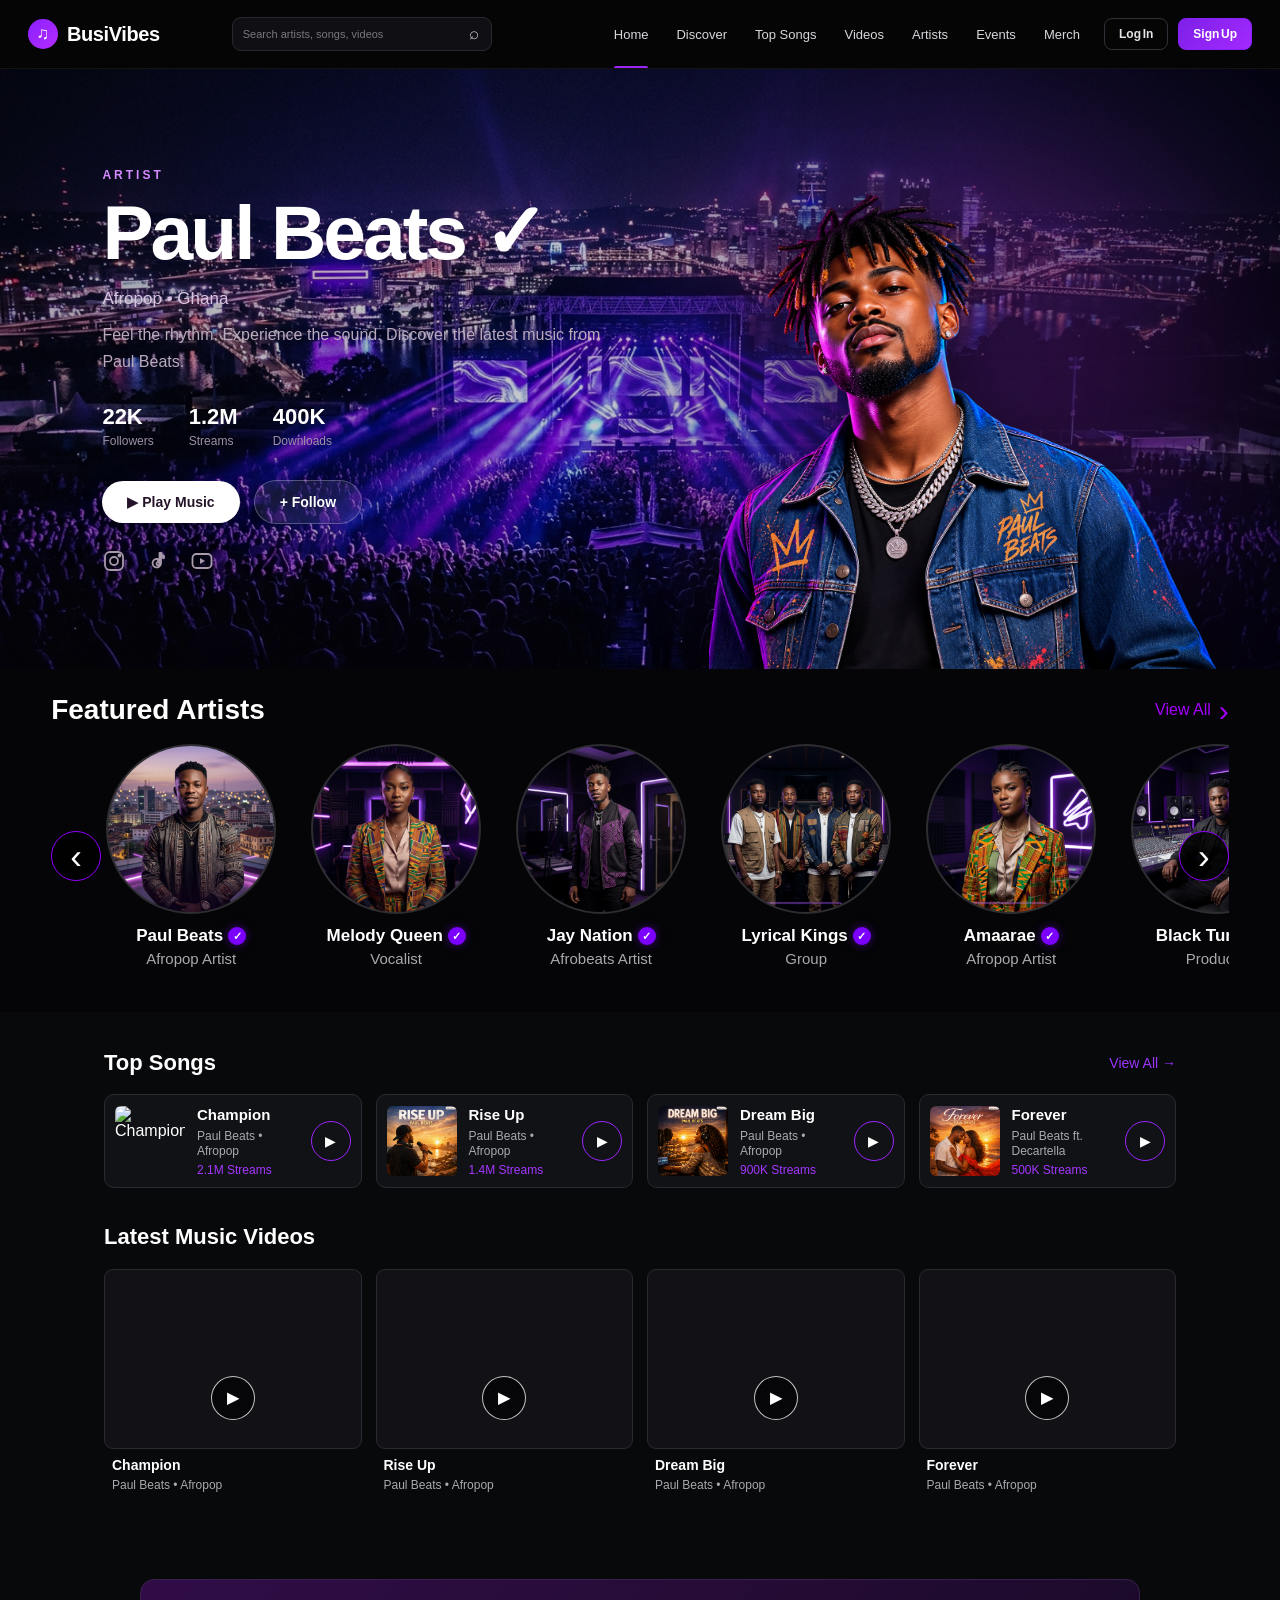
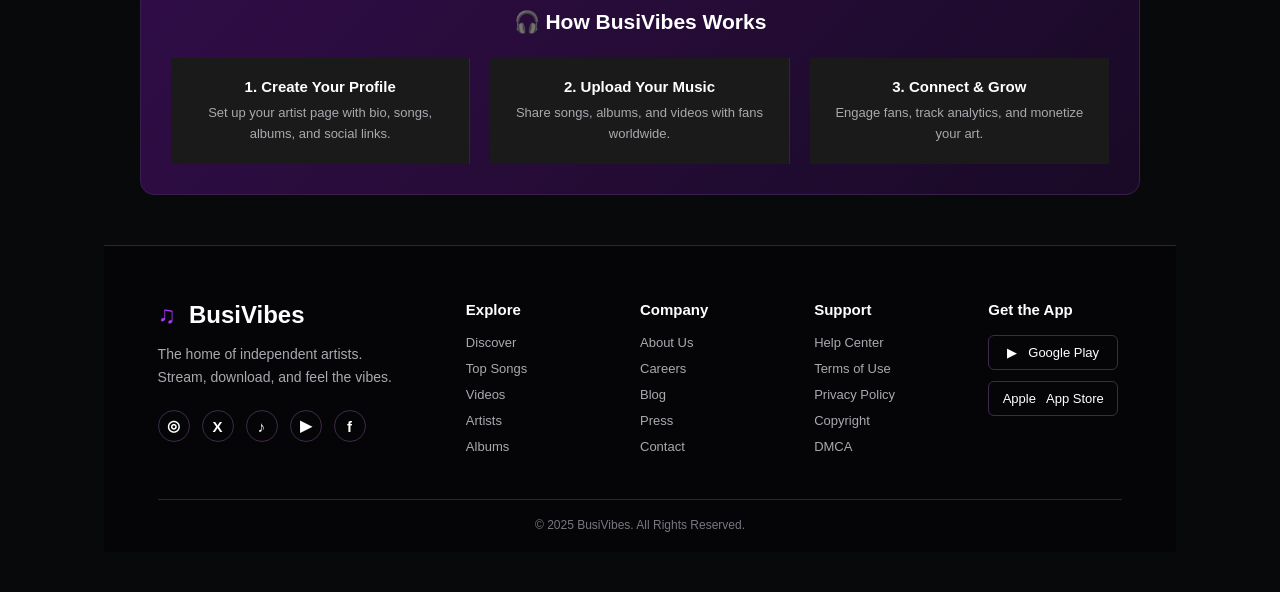
==== commit 06cfd7b5: "Polish homepage media sections and footer" ====
--- a/Frontend/index.html
+++ b/Frontend/index.html
@@ -190,111 +190,67 @@
 
 <section id="popular-songs" class="popular-songs">
 
-    <h2>🔥 Popular Songs</h2>
+    <div class="section-header">
+        <h2>Top Songs</h2>
+        <a href="#" class="view-all">View All →</a>
+    </div>
 
     <div class="songs-container">
 
         <!-- SONG 1 -->
-
         <div class="song-card">
-
-            <img src="assets/song-cover/champion.png"
-            alt="Champion Song Cover">
-
-            <h3>Champion</h3>
-
-            <p>Paul Beats • Afropop</p>
-
-            <p>Duration: 3:45</p>
-
-            <p>Streams: 2.1M</p>
-
-            <button class="play-btn">
-                Play Song
-            </button>
-
-            <button class="download-btn">
-                Download
-            </button>
-
-        </div>
-
+            <img src="assets/song-cover/champion.png" alt="Champion">
+            <div class="song-info">
+                <h3>Champion</h3>
+                <p>Paul Beats • Afropop</p>
+                <p class="song-streams">2.1M Streams</p>
+            </div>
+                <button class="song-play-btn" type="button" aria-label="Play Champion"
+                    data-audio="assets/audio-files/Champion.mp3">
+                ▶
+            </button>
+        </div>
 
         <!-- SONG 2 -->
-
         <div class="song-card">
-
-            <img src="assets/song-cover/Rise Up.png"
-            alt="Rise Up Song Cover">
-
-            <h3>Rise Up</h3>
-
-            <p>Paul Beats • Afropop</p>
-
-            <p>Duration: 4:01</p>
-
-            <p>Streams: 1.4M</p>
-
-            <button class="play-btn">
-                Play Song
-            </button>
-
-            <button class="download-btn">
-                Download
-            </button>
-
-        </div>
-
+            <img src="assets/song-cover/Rise Up.png" alt="Rise Up">
+            <div class="song-info">
+                <h3>Rise Up</h3>
+                <p>Paul Beats • Afropop</p>
+                <p class="song-streams">1.4M Streams</p>
+            </div>
+                <button class="song-play-btn" type="button" aria-label="Play Rise Up"
+                    data-audio="assets/audio-files/Rise Up.mp3">
+                ▶
+            </button>
+        </div>
 
         <!-- SONG 3 -->
-
         <div class="song-card">
-
-            <img src="assets/song-cover/Dream Big.png"
-            alt="Dream Big Song Cover">
-
-            <h3>Dream Big</h3>
-
-            <p>Paul Beats • Afropop</p>
-
-            <p>Duration: 2:58</p>
-
-            <p>Streams: 900K</p>
-
-            <button class="play-btn">
-                Play Song
-            </button>
-
-            <button class="download-btn">
-                Download
-            </button>
-
-        </div>
-
+            <img src="assets/song-cover/Dream Big.png" alt="Dream Big">
+            <div class="song-info">
+                <h3>Dream Big</h3>
+                <p>Paul Beats • Afropop</p>
+                <p class="song-streams">900K Streams</p>
+            </div>
+                <button class="song-play-btn" type="button" aria-label="Play Dream Big"
+                    data-audio="assets/audio-files/Dream Big.mp3">
+                ▶
+            </button>
+        </div>
 
         <!-- SONG 4 -->
-
         <div class="song-card">
-
-            <img src="assets/song-cover/Forever.png"
-            alt="Forever Song Cover">
-
-            <h3>Forever</h3>
-
-            <p>Paul Beats • Afropop</p>
-
-            <p>Duration: 3:30</p>
-
-            <p>Streams: 500K</p>
-
-            <button class="play-btn">
-                Play Song
-            </button>
-
-            <button class="download-btn">
-                Download
-            </button>
-
+            <img src="assets/song-cover/Forever.png" alt="Forever">
+            <div class="song-info">
+                <h3>Forever</h3>
+                <p>Paul Beats ft. Decartella</p>
+                <p class="song-streams">500K Streams</p>
+            </div>
+                <button class="song-play-btn" type="button" aria-label="Play Forever"
+                    data-audio="assets/audio-files/Forever.mp3">
+                ▶
+            </button>
         </div>
 
     </div>
@@ -305,7 +261,7 @@
 
 <section id="music-videos" class="music-videos">
 
-    <h2>🎬 Music Videos</h2>
+    <h2>Latest Music Videos</h2>
 
     <div class="videos-container">
 
@@ -313,18 +269,15 @@
 
         <div class="video-card">
 
-            <img src="assets/video-thumbnails/Champion.png"
-            alt="Champion Music Video">
-
-            <h3>Champion</h3>
-
-            <p>Paul Beats • Afropop</p>
-
-            <p>Views: 850K</p>
-
-            <button class="watch-btn" onclick="playVideo('assets/music-videos/Champion.mp4')">
-  Watch Video
-</button>
+            <video class="video-preview" src="assets/music-videos/Champion.mp4" muted loop autoplay playsinline aria-label="Champion Music Video"></video>
+            <div class="video-info">
+                <h3>Champion</h3>
+                <p>Paul Beats • Afropop</p>
+            </div>
+            <button class="video-play-btn" type="button" aria-label="Watch Champion"
+                    data-video="assets/music-videos/Champion.mp4">
+                ▶
+            </button>
 
 
         </div>
@@ -334,18 +287,15 @@
 
         <div class="video-card">
 
-            <img src="assets/video-thumbnails/Rise Up.png"
-            alt="Rise Up Music Video">
-
-            <h3>Rise Up</h3>
-
-            <p>Paul Beats • Afropop</p>
-
-            <p>Views: 620K</p>
-
-            <button class="watch-btn" onclick="playVideo('assets/music-videos/Rise Up.mp4')">
-  Watch Video
-</button>
+            <video class="video-preview" src="assets/music-videos/Rise Up.mp4" muted loop autoplay playsinline aria-label="Rise Up Music Video"></video>
+            <div class="video-info">
+                <h3>Rise Up</h3>
+                <p>Paul Beats • Afropop</p>
+            </div>
+            <button class="video-play-btn" type="button" aria-label="Watch Rise Up"
+                    data-video="assets/music-videos/Rise Up.mp4">
+                ▶
+            </button>
 
 
         </div>
@@ -355,35 +305,30 @@
 
         <div class="video-card">
 
-            <img src="assets/video-thumbnails/Dream Big.png"
-            alt="Dream Big Music Video">
-
-            <h3>Dream Big</h3>
-
-            <p>Paul Beats • Afropop</p>
-
-            <p>Views: 430K</p>
-
-            <button class="watch-btn" onclick="playVideo('assets/music-videos/Dream Big.mp4')">
-  Watch Video
-</button>
+            <video class="video-preview" src="assets/music-videos/Dream Big.mp4" muted loop autoplay playsinline aria-label="Dream Big Music Video"></video>
+            <div class="video-info">
+                <h3>Dream Big</h3>
+                <p>Paul Beats • Afropop</p>
+            </div>
+            <button class="video-play-btn" type="button" aria-label="Watch Dream Big"
+                    data-video="assets/music-videos/Dream Big.mp4">
+                ▶
+            </button>
 
 
         </div>
 
         <div class="video-card">
 
-            <img src="assets/video-thumbnails/Forever.png"
-            alt="Forever Music Video">
-
-            <h3>Forever</h3>
-
-            <p>Paul Beats • Afropop</p>
-
-            <p>Views: 300K</p>
-<button class="watch-btn" onclick="playVideo('assets/music-videos/Forever.mp4')">
-  Watch Video
-</button>
+                        <video class="video-preview" src="assets/music-videos/Forever.mp4" muted loop autoplay playsinline aria-label="Forever Music Video"></video>
+                        <div class="video-info">
+                                <h3>Forever</h3>
+                                <p>Paul Beats • Afropop</p>
+                        </div>
+                        <button class="video-play-btn" type="button" aria-label="Watch Forever"
+                                        data-video="assets/music-videos/Forever.mp4">
+                                ▶
+                        </button>
 
 
         </div>
@@ -412,7 +357,62 @@
   </div>
 </section>
 
+<footer class="busivibes-footer">
+    <div class="footer-content">
+        <div class="footer-brand">
+            <h2><span>♫</span>&nbsp; BusiVibes</h2>
+            <p>The home of independent artists.<br>Stream, download, and feel the vibes.</p>
+            <div class="footer-socials">
+                <a href="#" aria-label="Instagram">◎</a>
+                <a href="#" aria-label="Twitter">X</a>
+                <a href="#" aria-label="TikTok">♪</a>
+                <a href="#" aria-label="YouTube">▶</a>
+                <a href="#" aria-label="Facebook">f</a>
+            </div>
+        </div>
+
+        <div class="footer-column">
+            <h3>Explore</h3>
+            <a href="#">Discover</a>
+            <a href="#popular-songs">Top Songs</a>
+            <a href="#music-videos">Videos</a>
+            <a href="#featured-artists">Artists</a>
+            <a href="#">Albums</a>
+        </div>
+
+        <div class="footer-column">
+            <h3>Company</h3>
+            <a href="#">About Us</a>
+            <a href="#">Careers</a>
+            <a href="#">Blog</a>
+            <a href="#">Press</a>
+            <a href="#">Contact</a>
+        </div>
+
+        <div class="footer-column">
+            <h3>Support</h3>
+            <a href="#">Help Center</a>
+            <a href="#">Terms of Use</a>
+            <a href="#">Privacy Policy</a>
+            <a href="#">Copyright</a>
+            <a href="#">DMCA</a>
+        </div>
+
+        <div class="footer-column">
+            <h3>Get the App</h3>
+            <a href="#" class="app-button">▶ &nbsp; Google Play</a>
+            <a href="#" class="app-button">Apple &nbsp; App Store</a>
+        </div>
+    </div>
+
+    <div class="footer-bottom">© 2025 BusiVibes. All Rights Reserved.</div>
+</footer>
+
 </body>
-<script type="module" src="js/main.js"></script>
+<script src="js/player.js"></script>
+<script src="js/search.js"></script>
+<script src="js/artists.js"></script>
+<script src="js/dashboard.js"></script>
+<script src="js/main.js"></script>
 
 </html>
--- a/Frontend/css/style.css
+++ b/Frontend/css/style.css
@@ -5,6 +5,7 @@
 @import url("./videos.css");
 @import url("./player.css");
 @import url("./dashboard.css");
+@import url("./footer.css");
 @import url("./responsive.css");
 
 * {
@@ -13,9 +14,17 @@
   box-sizing: border-box;
 }
 
+html {
+  scroll-behavior: smooth;
+}
+
 body {
   font-family: Arial, sans-serif;
-  background-color: #f5f5f5;
+  min-width: 320px;
+  color: #fff;
+  background:
+    radial-gradient(circle at 50% 15%, rgba(108, 26, 180, 0.08), transparent 35%),
+    #08090b;
 }
 
 .sr-only {
@@ -29,4 +38,363 @@
   white-space: nowrap;
   border: 0;
 }
-
+/* =========================================================
+   BUSIVIBES — NAVBAR
+   ========================================================= */
+
+.navbar {
+    width: 100%;
+    min-height: 68px;
+
+    display: flex;
+    align-items: center;
+
+    padding: 0 28px;
+
+    box-sizing: border-box;
+
+    background: #050506;
+    border-bottom: 1px solid rgba(255, 255, 255, 0.06);
+
+    position: relative;
+    z-index: 1000;
+}
+
+
+/* ---------- LOGO ---------- */
+
+.navbar .logo {
+    position: relative;
+
+    display: flex;
+    align-items: center;
+
+    margin-right: 48px;
+
+    color: #ffffff;
+
+    font-size: 20px;
+    font-weight: 700;
+    letter-spacing: -0.4px;
+}
+
+.navbar .logo::before {
+    content: "♫";
+
+    width: 30px;
+    height: 30px;
+
+    display: grid;
+    place-items: center;
+
+    margin-right: 9px;
+
+    border-radius: 50%;
+
+    background: linear-gradient(
+        135deg,
+        #8a20ff,
+        #b52cff
+    );
+
+    color: #ffffff;
+
+    font-size: 17px;
+    font-weight: 700;
+}
+
+
+/* ---------- NAV LINKS ---------- */
+
+.nav-links {
+    height: 68px;
+
+    display: flex;
+    align-items: center;
+
+    gap: 28px;
+
+    margin: 0;
+    padding: 0;
+
+    list-style: none;
+}
+
+.nav-links li {
+    height: 100%;
+
+    display: flex;
+    align-items: center;
+}
+
+.nav-links a {
+    position: relative;
+
+    display: flex;
+    align-items: center;
+
+    height: 100%;
+
+    color: #d7d7db;
+
+    font-size: 13px;
+    font-weight: 500;
+
+    text-decoration: none;
+
+    transition: color 0.2s ease;
+}
+
+.nav-links a:hover,
+.nav-links a.active {
+    color: #ffffff;
+}
+
+.nav-links a.active::after,
+.nav-links li:first-child a::after {
+    content: "";
+
+    position: absolute;
+
+    left: 0;
+    right: 0;
+    bottom: 0;
+
+    height: 2px;
+
+    background: #9b25ff;
+
+    border-radius: 2px 2px 0 0;
+}
+
+
+/* ---------- SEARCH ---------- */
+
+.search-form {
+    width: 160px;
+    height: 34px;
+
+    display: flex;
+    align-items: center;
+
+    margin-left: auto;
+    margin-right: 14px;
+
+    border: 1px solid #28282f;
+    border-radius: 9px;
+
+    background: #101014;
+
+    overflow: hidden;
+}
+
+.search-form input {
+    width: 100%;
+    height: 100%;
+
+    padding: 0 10px;
+
+    border: 0;
+    outline: 0;
+
+    background: transparent;
+
+    color: #ffffff;
+
+    font-size: 11px;
+}
+
+.search-form input::placeholder {
+    color: #77777f;
+}
+
+.search-form button {
+    width: 34px;
+    height: 34px;
+
+    flex: 0 0 34px;
+
+    border: 0;
+
+    background: transparent;
+
+    color: #c1c1c8;
+
+    font-size: 17px;
+
+    cursor: pointer;
+}
+
+.search-form button:hover {
+    color: #a537ff;
+}
+
+
+/* ---------- AUTH BUTTONS ---------- */
+
+.auth-buttons {
+    display: flex;
+    align-items: center;
+    gap: 10px;
+}
+
+.login-btn,
+.signup-btn {
+    height: 32px;
+
+    padding: 0 14px;
+
+    border-radius: 8px;
+
+    font-size: 12px;
+    font-weight: 600;
+
+    cursor: pointer;
+
+    transition:
+        background 0.2s ease,
+        border-color 0.2s ease,
+        transform 0.2s ease;
+}
+
+.login-btn {
+    border: 1px solid #303038;
+
+    background: transparent;
+
+    color: #e5e5e8;
+}
+
+.login-btn:hover {
+    border-color: #7d25d5;
+    color: #ffffff;
+}
+
+.signup-btn {
+    border: 1px solid #8b20ff;
+
+    background: linear-gradient(
+        135deg,
+        #7d20e8,
+        #a329ff
+    );
+
+    color: #ffffff;
+}
+
+.signup-btn:hover {
+    transform: translateY(-1px);
+
+    background: linear-gradient(
+        135deg,
+        #8f2aff,
+        #b33cff
+    );
+}
+
+
+/* =========================================================
+   NAVBAR + FOOTER MOBILE
+   ========================================================= */
+
+@media (max-width: 900px) {
+
+    .navbar {
+        padding: 0 18px;
+    }
+
+    .navbar .logo {
+        margin-right: 20px;
+    }
+
+    .nav-links {
+        gap: 16px;
+    }
+
+    .nav-links a {
+        font-size: 12px;
+    }
+
+    .search-form {
+        width: 130px;
+    }
+
+}
+
+
+@media (max-width: 700px) {
+
+    .navbar {
+        min-height: auto;
+
+        flex-wrap: wrap;
+
+        padding: 14px 16px;
+        gap: 12px;
+    }
+
+    .navbar .logo {
+        margin-right: auto;
+    }
+
+    .nav-links {
+        order: 3;
+
+        width: 100%;
+        height: 42px;
+
+        justify-content: space-between;
+
+        gap: 10px;
+
+        overflow-x: auto;
+    }
+
+    .nav-links a {
+        height: 42px;
+
+        white-space: nowrap;
+
+        font-size: 11px;
+    }
+
+    .search-form {
+        width: 150px;
+
+        margin: 0;
+    }
+
+    .auth-buttons {
+        gap: 6px;
+    }
+
+    .login-btn,
+    .signup-btn {
+        padding: 0 10px;
+    }
+
+}
+
+
+@media (max-width: 480px) {
+
+    .navbar .logo {
+        font-size: 18px;
+    }
+
+    .navbar .logo::before {
+        width: 28px;
+        height: 28px;
+    }
+
+    .search-form {
+        order: 4;
+
+        width: 100%;
+    }
+
+    .auth-buttons {
+        margin-left: auto;
+    }
+
+}
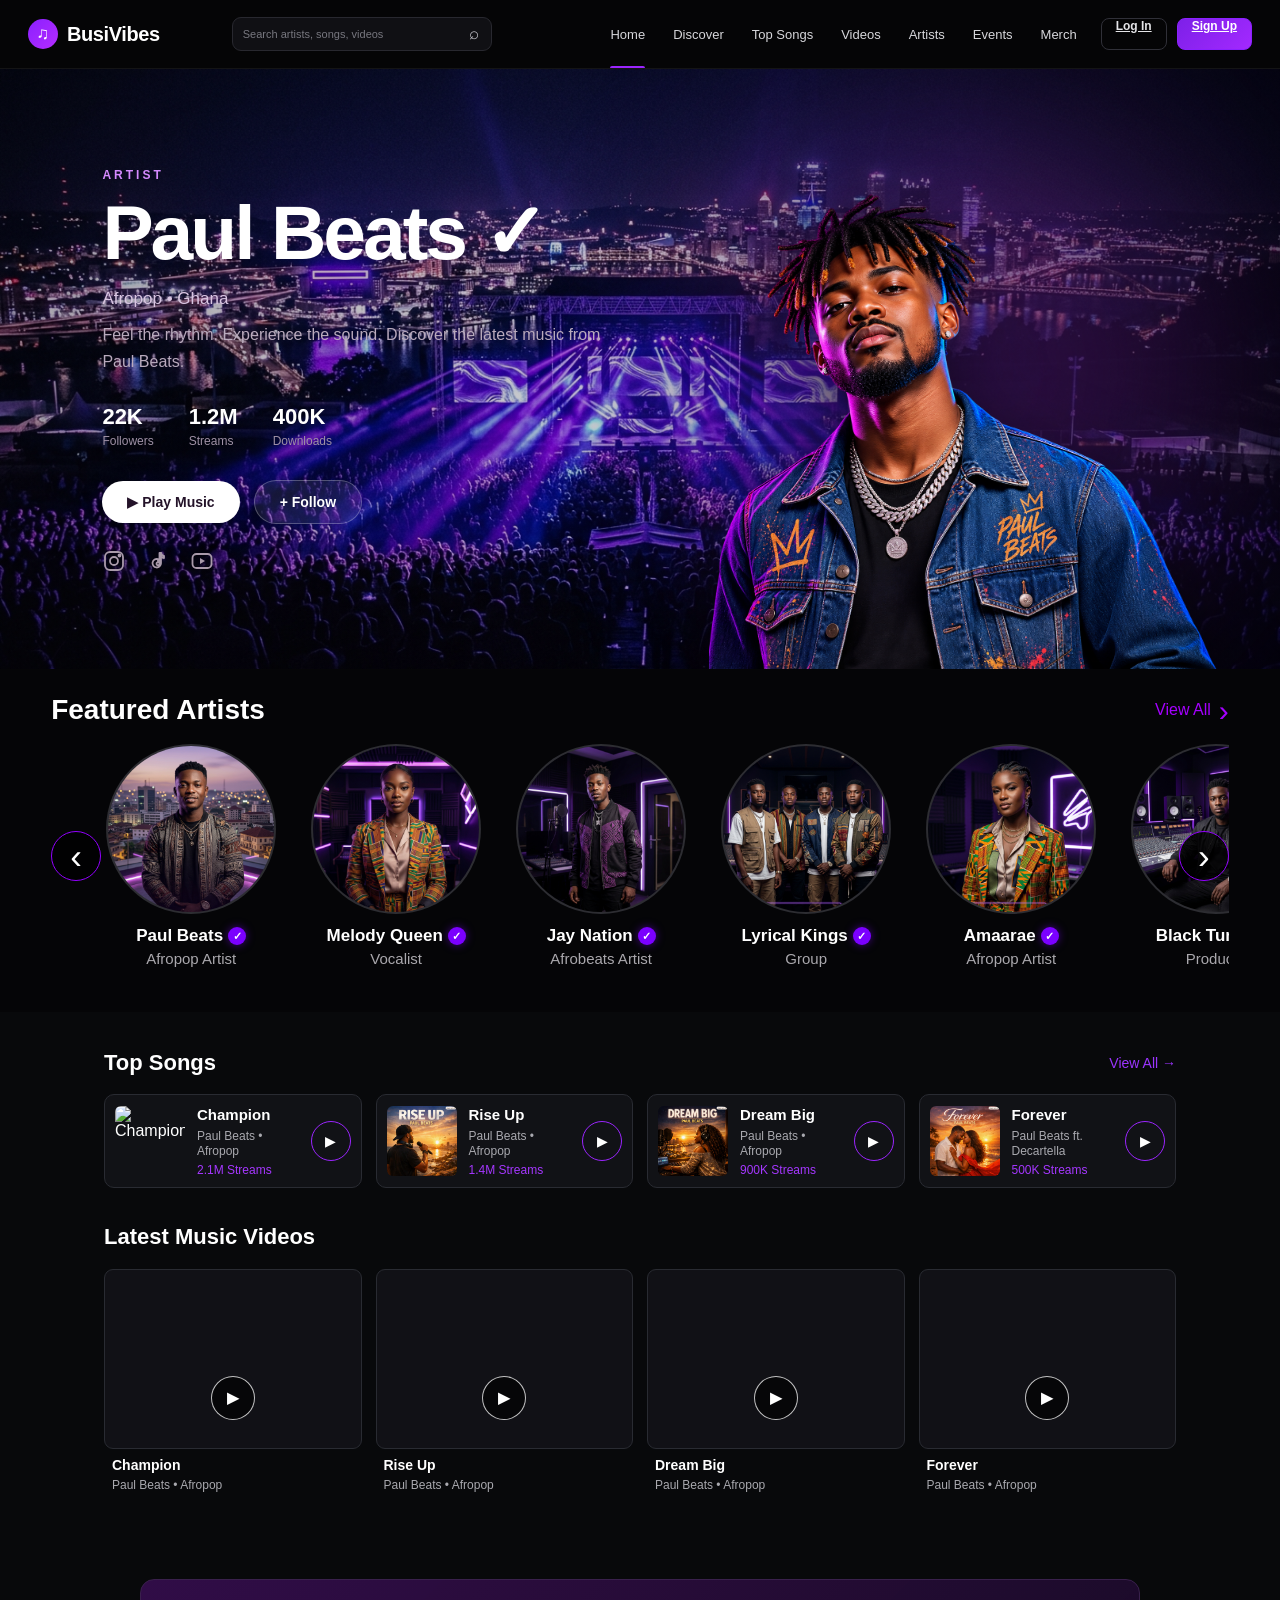
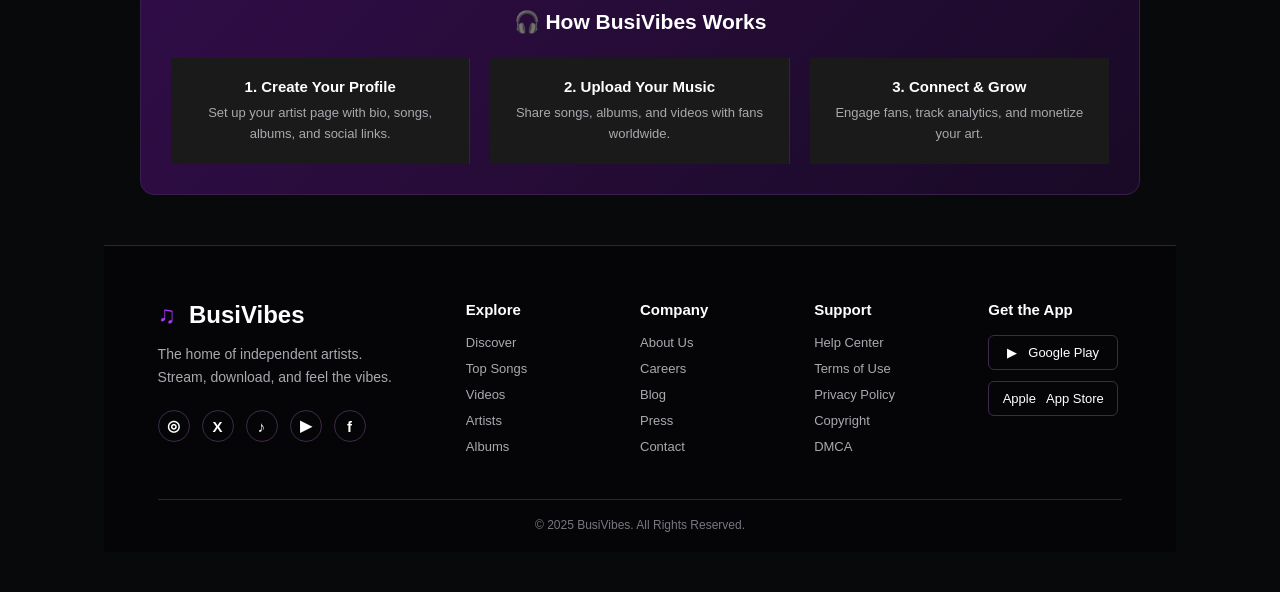
==== commit 064e918f: "Add auth flow and dashboard updates" ====
--- a/Frontend/index.html
+++ b/Frontend/index.html
@@ -33,8 +33,8 @@
     <li><a href="#">Merch</a></li>
   </ul>
   <div class="auth-buttons">
-    <button class="login-btn">Log In</button>
-    <button class="signup-btn">Sign Up</button>
+    <a href="login.html" class="login-btn">Log In</a>
+    <a href="login.html" class="signup-btn">Sign Up</a>
   </div>
 
 </nav>
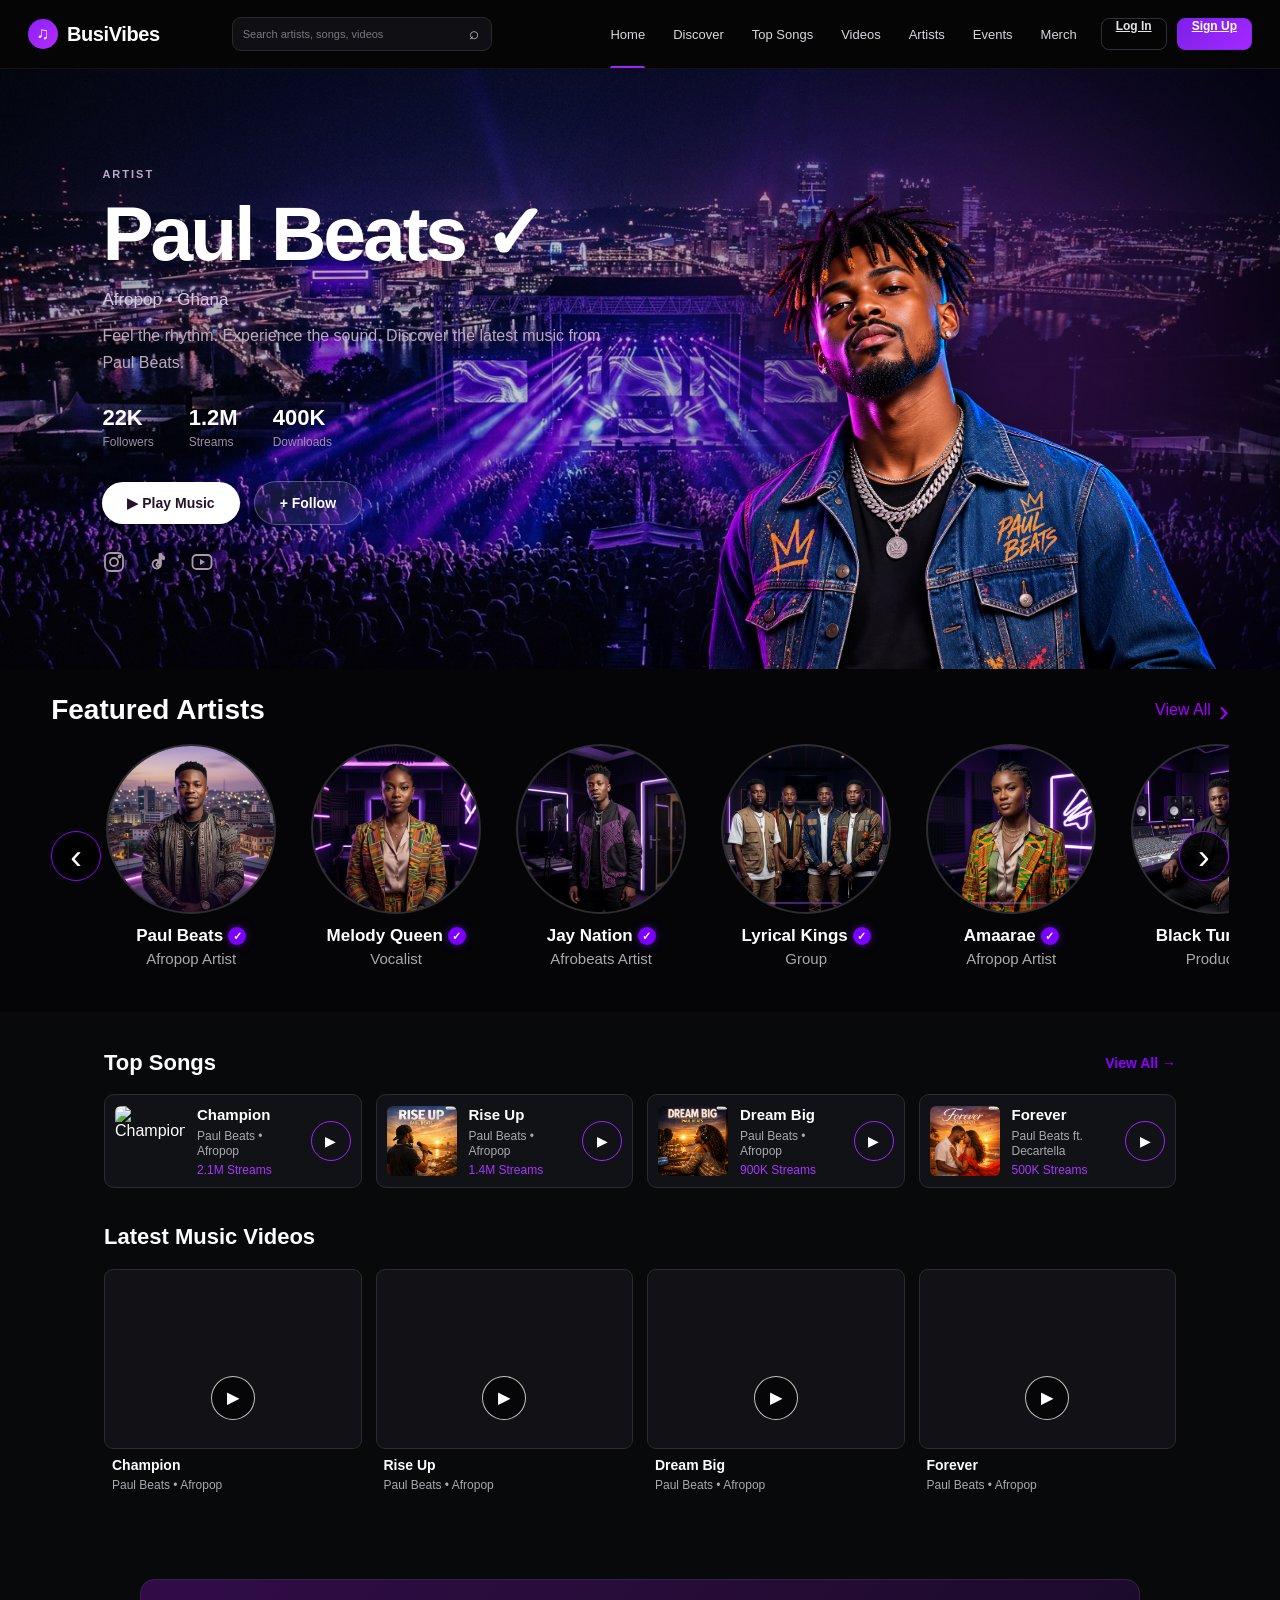
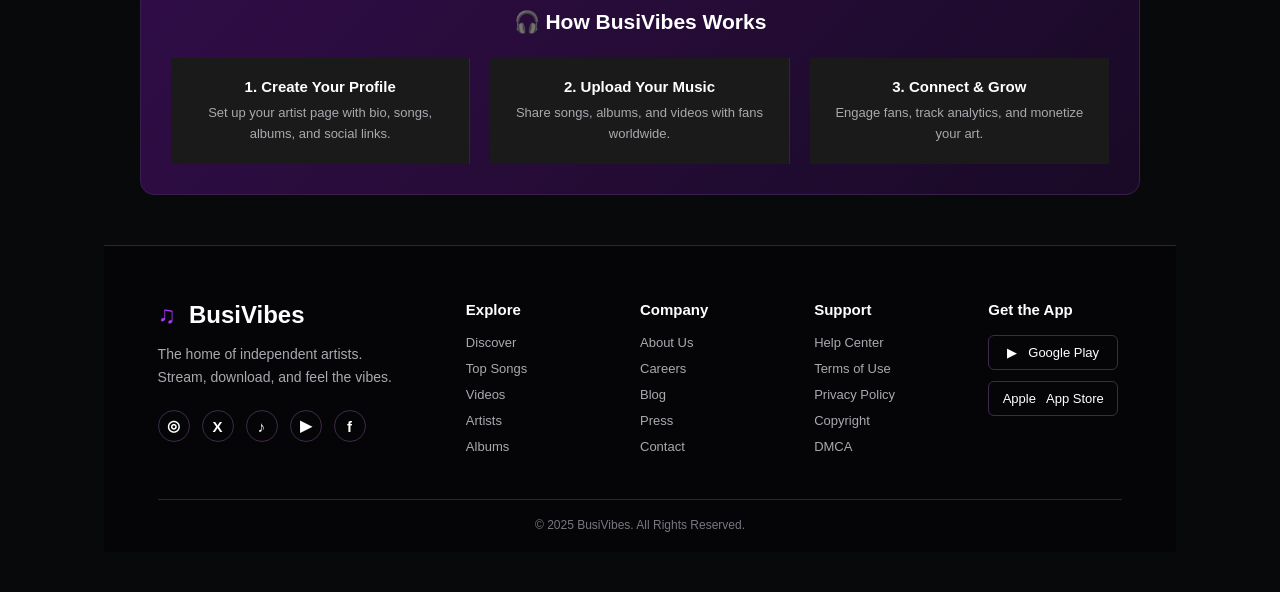
==== commit d5baec09: "Add auth flow and dashboard pages" ====
--- a/Frontend/index.html
+++ b/Frontend/index.html
@@ -32,9 +32,9 @@
     <li><a href="#">Events</a></li>
     <li><a href="#">Merch</a></li>
   </ul>
-  <div class="auth-buttons">
-    <a href="login.html" class="login-btn">Log In</a>
-    <a href="login.html" class="signup-btn">Sign Up</a>
+  <div class="auth-buttons" id="authButtons">
+    <a href="login.html?mode=login" class="login-btn">Log In</a>
+    <a href="login.html?mode=signup" class="signup-btn">Sign Up</a>
   </div>
 
 </nav>
--- a/Frontend/css/style.css
+++ b/Frontend/css/style.css
@@ -238,6 +238,41 @@
     gap: 10px;
 }
 
+/* ========================================
+   LOGGED-IN USER
+======================================== */
+
+.welcome-user {
+    color: white;
+    font-size: 14px;
+    font-weight: 600;
+    margin-right: 12px;
+}
+
+.logout-btn {
+    padding: 10px 18px;
+
+    border: none;
+    border-radius: 8px;
+
+    background: #8f00ff;
+
+    color: white;
+
+    font-size: 14px;
+    font-weight: 600;
+
+    cursor: pointer;
+
+    transition: 0.3s ease;
+}
+
+.logout-btn:hover {
+    background: #a900ff;
+
+    transform: translateY(-2px);
+}
+
 .login-btn,
 .signup-btn {
     height: 32px;
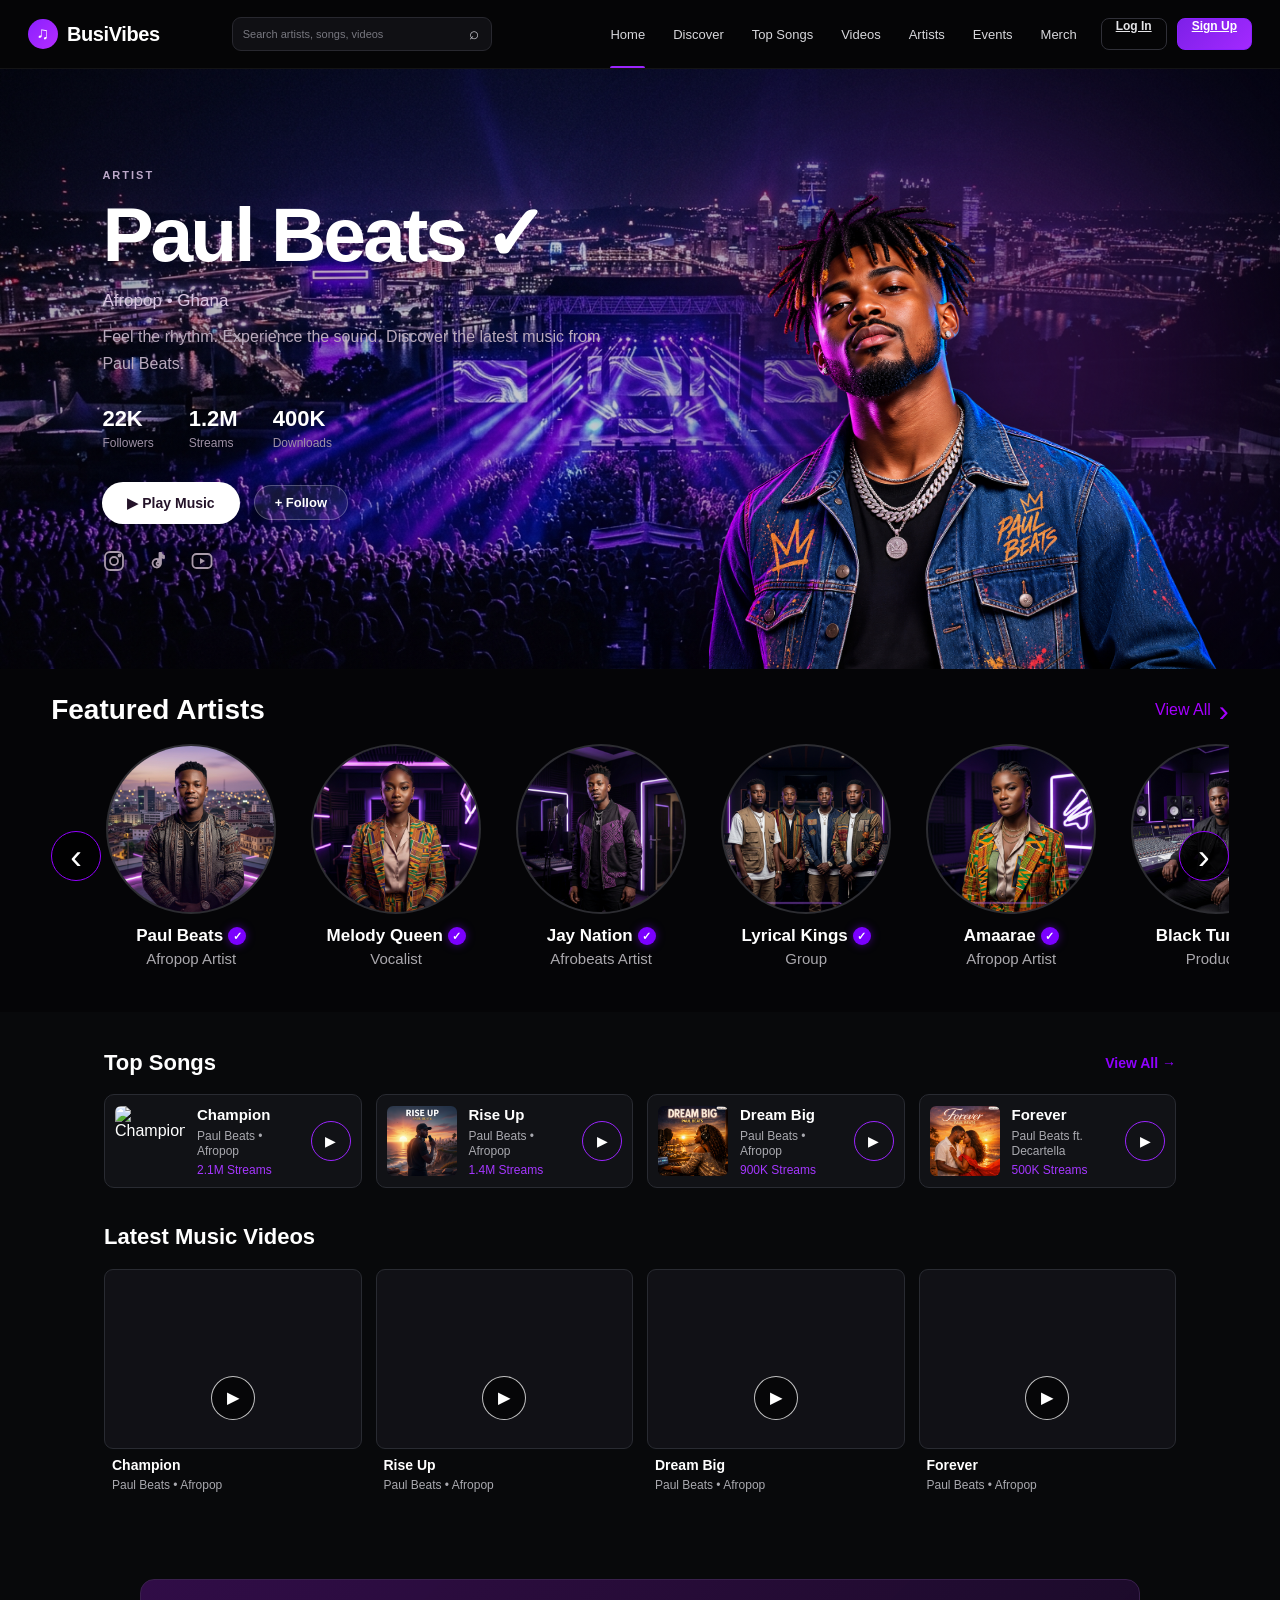
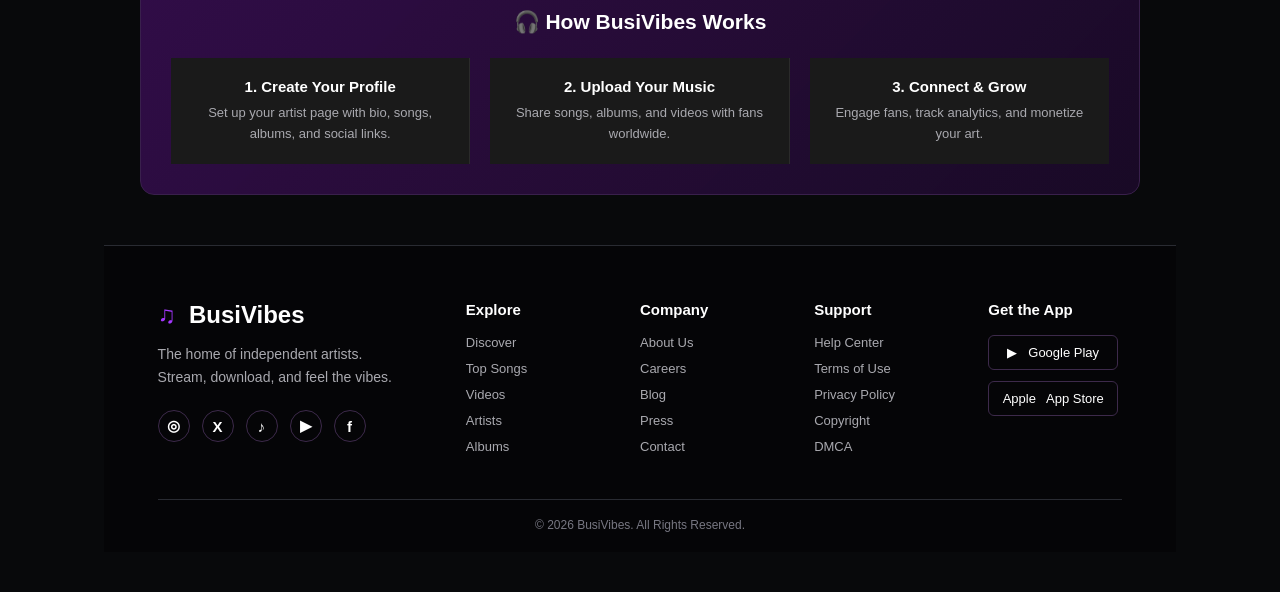
==== commit 79d6f87a: "Connect music discovery and artist flows Co-authored-by: Copilot <223556219+Copilot@users.noreply.gi" ====
--- a/Frontend/index.html
+++ b/Frontend/index.html
@@ -405,7 +405,7 @@
         </div>
     </div>
 
-    <div class="footer-bottom">© 2025 BusiVibes. All Rights Reserved.</div>
+    <div class="footer-bottom">© 2026 BusiVibes. All Rights Reserved.</div>
 </footer>
 
 </body>
